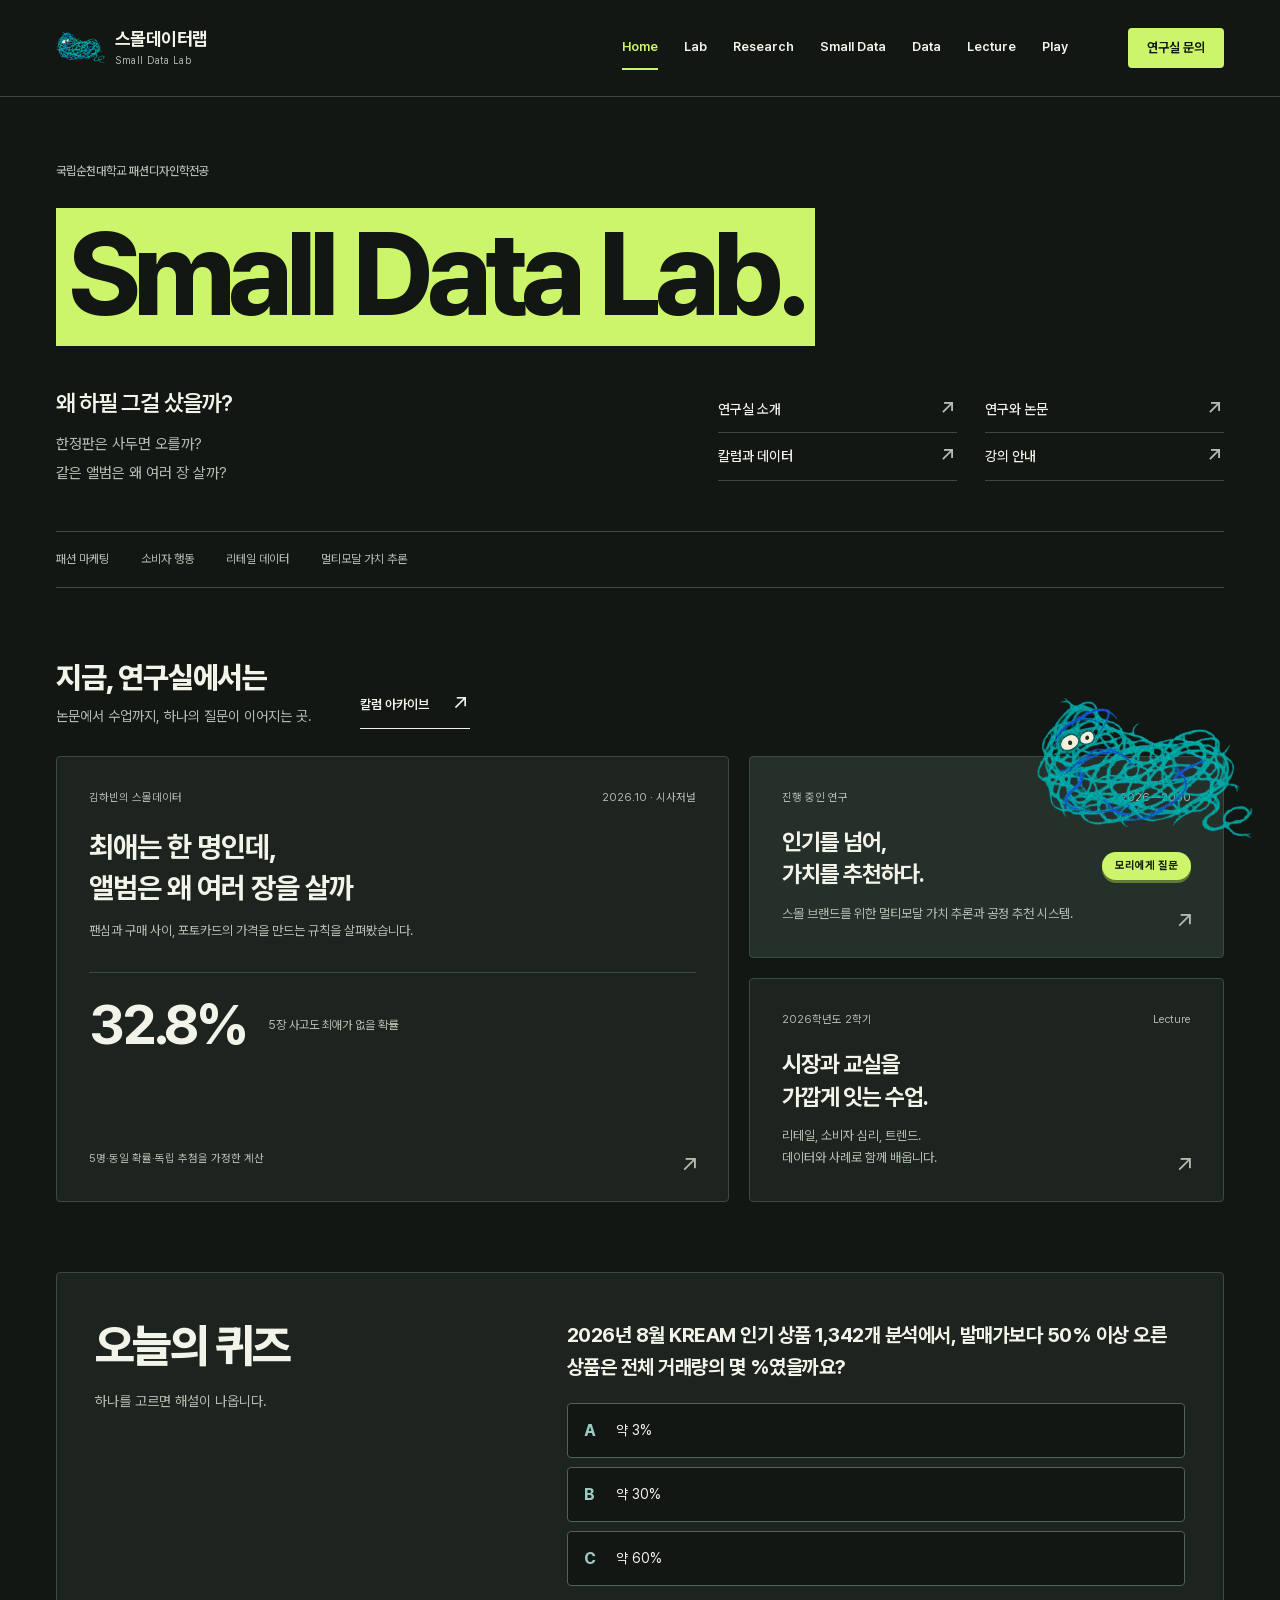
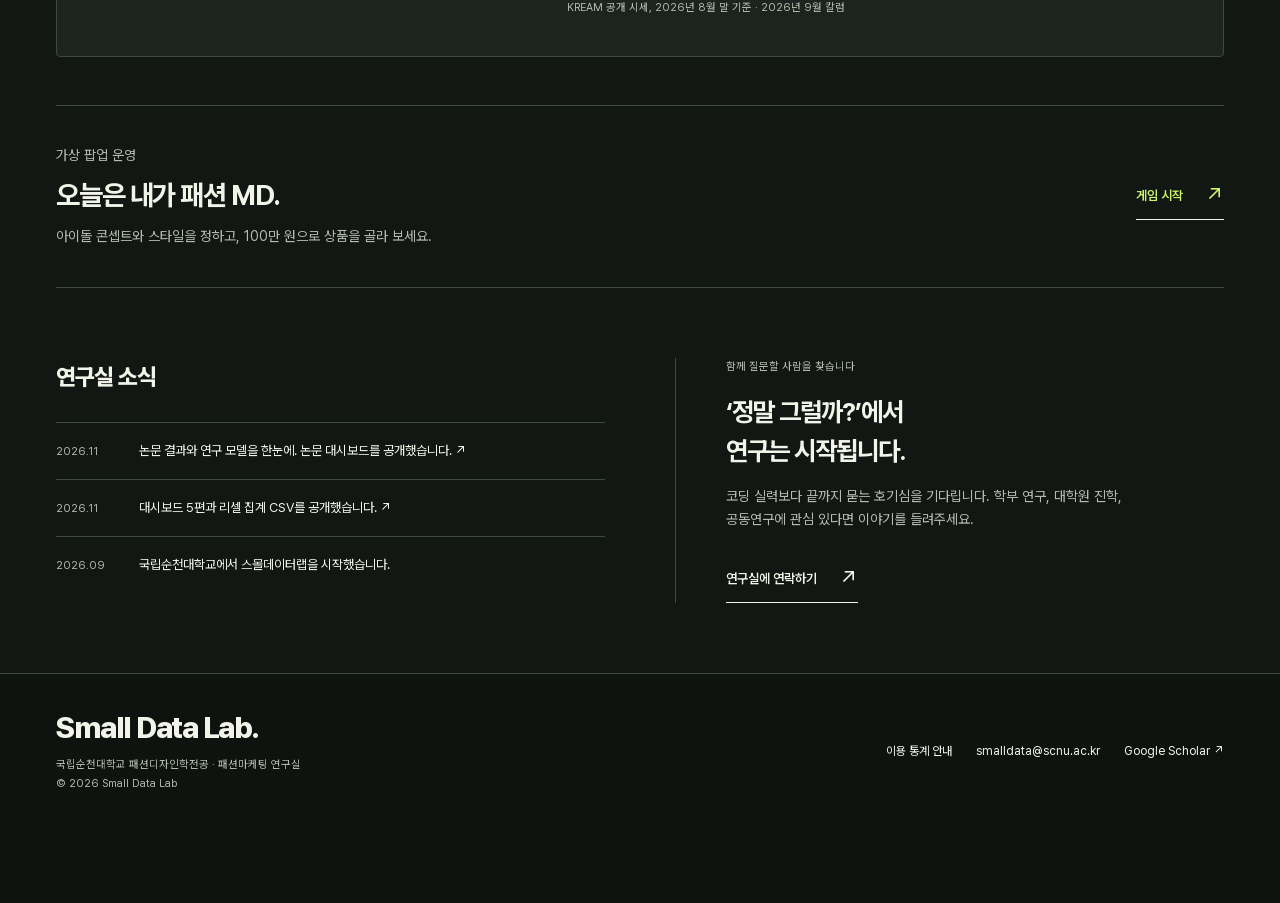
==== index.html @ 9155865b "Enlarge the floating Mori chatbot on desktop and mobile" ====
<!doctype html>
<html lang="ko">
<head>
<meta charset="utf-8">
<meta name="viewport" content="width=device-width, initial-scale=1, viewport-fit=cover">
<meta name="theme-color" content="#131714">
<title>Small Data Lab · 스몰데이터랩</title>
<meta name="description" content="국립순천대학교 패션디자인학전공. 패션과 소비의 일상적 질문을 직접 모은 데이터로 검증합니다.">
<link rel="stylesheet" href="styles.css">
<link rel="icon" type="image/png" href="favicon.png?v=20261120-teal2">
<script src="analytics.js" defer></script>
<meta name="color-scheme" content="dark">
</head>
<body>
<a class="skip" href="#main">본문으로 건너뛰기</a><header class="site-head"><div class="wrap bar"><a class="brand" href="index.html" aria-label="스몰데이터랩 홈"><svg class="brand-mori" viewBox="0 220 1254 900" width="50" height="36" aria-hidden="true" focusable="false"><image href="assets/momo-knot-teal.png" width="1254" height="1254"/></svg><span><b>스몰데이터랩</b><small>Small Data Lab</small></span></a><button class="menu-toggle" type="button" aria-expanded="false" aria-controls="site-nav">메뉴</button><nav id="site-nav" class="site-nav" aria-label="주 메뉴"><a href="index.html" aria-current="page">Home</a><a href="lab.html">Lab</a><a href="research.html">Research</a><a href="smalldata/">Small Data</a><a href="data.html">Data</a><a href="lecture.html">Lecture</a><a href="play.html">Play</a></nav><a class="nav-contact" href="mailto:smalldata@scnu.ac.kr">연구실 문의</a></div></header>
<main id="main" class="wrap">
<section class="hero hero-editorial" aria-labelledby="hero-title"><p class="hero-kicker">국립순천대학교 패션디자인학전공</p><h1 id="hero-title">Small Data Lab.</h1><div class="hero-summary"><div><p class="hero-subtitle">왜 하필 그걸 샀을까?</p><p class="intro">한정판은 사두면 오를까?<br>같은 앨범은 왜 여러 장 살까?</p></div><nav class="hero-links" aria-label="연구실 바로가기"><a href="lab.html">연구실 소개 <span class="arrow" aria-hidden="true">↗</span></a><a href="research.html">연구와 논문 <span class="arrow" aria-hidden="true">↗</span></a><a href="data.html">칼럼과 데이터 <span class="arrow" aria-hidden="true">↗</span></a><a href="lecture.html">강의 안내 <span class="arrow" aria-hidden="true">↗</span></a></nav></div></section>
<div class="topic-strip" aria-label="주요 연구 키워드"><span>패션 마케팅</span><span>소비자 행동</span><span>리테일 데이터</span><span>멀티모달 가치 추론</span></div>
<section class="section" aria-labelledby="featured-title"><div class="section-heading"><div><h2 id="featured-title">지금, 연구실에서는</h2><p>논문에서 수업까지, 하나의 질문이 이어지는 곳.</p></div><a class="text-link" href="smalldata/">칼럼 아카이브 <span class="arrow" aria-hidden="true">↗</span></a></div>
<div class="bento"><article class="feature-card feature-main"><div class="card-meta"><span>김하빈의 스몰데이터</span><span>2026.10 · 시사저널</span></div><h3><a class="card-link" href="data.html#column-hive">최애는 한 명인데,<br>앨범은 왜 여러 장을 살까</a></h3><p>팬심과 구매 사이, 포토카드의 가격을 만드는 규칙을 살펴봤습니다.</p><p class="feature-stat"><strong>32.8%</strong><span>5장 사고도 최애가 없을 확률</span></p><p class="card-bottom">5명·동일 확률·독립 추첨을 가정한 계산</p><span class="card-go" aria-hidden="true">↗</span></article>
<article class="feature-card feature-research"><div class="card-meta"><span>진행 중인 연구</span><span>2026—2030</span></div><h3><a class="card-link" href="research.html#sejong">인기를 넘어,<br>가치를 추천하다.</a></h3><p>스몰 브랜드를 위한 멀티모달 가치 추론과 공정 추천 시스템.</p><span class="card-go" aria-hidden="true">↗</span></article>
<article class="feature-card feature-lecture"><div class="card-meta"><span>2026학년도 2학기</span><span>Lecture</span></div><h3><a class="card-link" href="lecture.html">시장과 교실을<br>가깝게 잇는 수업.</a></h3><p>리테일, 소비자 심리, 트렌드.<br>데이터와 사례로 함께 배웁니다.</p><span class="card-go" aria-hidden="true">↗</span></article></div></section>
<section class="quiz-section" aria-labelledby="quiz-title"><div class="quiz-intro"><h2 id="quiz-title">오늘의 퀴즈</h2><p>하나를 고르면 해설이 나옵니다.</p></div><div class="quiz-card" data-quiz><h3 data-question>오늘의 질문을 불러오는 중입니다.</h3><div class="quiz-choices" data-choices role="group" aria-label="퀴즈 정답 선택"></div><div class="quiz-result" data-result role="status" aria-live="polite" hidden></div><p class="quiz-source" data-source></p><button class="quiz-reset" data-reset type="button" hidden>다시 풀어보기</button><noscript>퀴즈는 JavaScript가 켜져 있을 때 풀 수 있어요. <a href="data.html#columns">칼럼에서 데이터 이야기 읽기</a></noscript></div></section>
<section class="play-invite" aria-labelledby="play-title"><div><p class="card-meta">가상 팝업 운영</p><h2 id="play-title">오늘은 내가 패션 MD.</h2><p>아이돌 콘셉트와 스타일을 정하고, 100만 원으로 상품을 골라 보세요.</p></div><a class="text-link" href="play.html">게임 시작 <span class="arrow" aria-hidden="true">↗</span></a></section>
<section class="section notes-grid"><div><h2>연구실 소식</h2><ul class="news-list"><li><time datetime="2026-11">2026.11</time><a href="papers.html">논문 결과와 연구 모델을 한눈에. 논문 대시보드를 공개했습니다. ↗</a></li><li><time datetime="2026-11">2026.11</time><a href="data.html">대시보드 5편과 리셀 집계 CSV를 공개했습니다. ↗</a></li><li><time datetime="2026-09">2026.09</time><span>국립순천대학교에서 스몰데이터랩을 시작했습니다.</span></li></ul></div><div class="join-block"><span class="card-meta">함께 질문할 사람을 찾습니다</span><h3>‘정말 그럴까?’에서<br>연구는 시작됩니다.</h3><p>코딩 실력보다 끝까지 묻는 호기심을 기다립니다. 학부 연구, 대학원 진학, 공동연구에 관심 있다면 이야기를 들려주세요.</p><a class="text-link" href="mailto:smalldata@scnu.ac.kr">연구실에 연락하기 <span class="arrow" aria-hidden="true">↗</span></a></div></section>
</main>
<footer class="site-foot"><div class="wrap footer-grid"><div><a class="footer-name" href="index.html">Small Data Lab.</a><p>국립순천대학교 패션디자인학전공 · 패션마케팅 연구실<br>© 2026 Small Data Lab</p></div><div class="footer-links"><a href="privacy.html">이용 통계 안내</a><a href="mailto:smalldata@scnu.ac.kr">smalldata@scnu.ac.kr</a><a href="https://scholar.google.com/citations?user=xRjwgz4AAAAJ&amp;hl=ko&amp;oi=ao" target="_blank" rel="noopener noreferrer">Google Scholar ↗</a></div></div></footer>
<script src="site.js" defer></script>
<script src="chatbot.js?v=20261120-mori-size"></script>
</body>
</html>
---- styles.css ----
@font-face{font-family:Pretendard;src:url('assets/fonts/PretendardVariable.woff2') format('woff2');font-style:normal;font-weight:100 900;font-display:swap}:root{color-scheme:dark;--paper:#131714;--ink:#F2F4E9;--lime:#CDF56B;--blue:var(--lime);--muted:#B3BCAE;--line:#3B493E;--card:#1D231E;--surface:#1D231E;--raised:#26302B;--cool:#9DCAC0;--on-accent:#131714;--white:#F2F4E9;--sans:Pretendard,-apple-system,BlinkMacSystemFont,'Segoe UI',sans-serif;--max:1320px}*{box-sizing:border-box}html{scroll-behavior:smooth;scroll-padding-top:105px}body{margin:0;background:var(--paper);color:var(--ink);font-family:var(--sans);font-size:16px;line-height:1.7;word-break:keep-all;overflow-wrap:break-word}a{color:inherit;text-decoration:none}button,input{font:inherit}button,a{-webkit-tap-highlight-color:transparent}button{cursor:pointer}button:disabled{cursor:default}a:focus-visible,button:focus-visible,input:focus-visible,summary:focus-visible{outline:3px solid var(--blue);outline-offset:5px}::selection{background:var(--lime);color:var(--ink)}svg{display:block;max-width:100%}img{max-width:100%}.wrap{width:min(var(--max),calc(100% - 112px));margin-inline:auto}.skip{position:fixed;top:10px;left:10px;background:var(--ink);color:white;padding:10px 18px;z-index:200;transform:translateY(-150%)}.skip:focus{transform:none}.sr-only{position:absolute;width:1px;height:1px;margin:-1px;overflow:hidden;clip:rect(0,0,0,0);white-space:nowrap}.site-head{background:var(--paper);border-bottom:1px solid var(--line)}.bar{min-height:96px;display:flex;align-items:center;gap:40px}.brand{display:flex;align-items:center;gap:9px;line-height:1.15;flex-shrink:0}.brand b{font-size:18px;letter-spacing:-.6px}.brand small{display:block;font-size:10px;margin-top:5px;letter-spacing:.5px;color:var(--muted)}.site-nav{display:flex;gap:26px;align-items:center;margin-left:auto;font-size:13px;font-weight:600}.site-nav a{padding:10px 0;border-bottom:2px solid transparent}.site-nav a:hover,.site-nav a[aria-current=page]{border-color:var(--ink)}.nav-contact{margin-left:20px;font-size:13px;border:1px solid var(--ink);border-radius:50%;padding:12px 18px;line-height:1.2}.menu-toggle{display:none;background:none;border:1px solid var(--line);border-radius:4px;padding:7px 12px;font-size:13px}.text-link{display:inline-flex;align-items:center;gap:22px;font-size:13px;font-weight:600;border-bottom:1px solid var(--ink);padding:5px 0}.text-link .arrow{font-size:21px;font-weight:400;transition:transform .2s}.text-link:hover .arrow{transform:translate(3px,-3px)}.section{padding:70px 0}.section-heading{display:flex;align-items:flex-end;justify-content:space-between;gap:24px;margin-bottom:27px}.section-heading h2{font-size:30px;line-height:1.3;letter-spacing:-1.2px;margin:0}.section-heading p{margin:8px 0 0;color:var(--muted);font-size:14px}.section-heading .text-link{flex-shrink:0}.bento{display:grid;grid-template-columns:repeat(12,1fr);gap:20px}.feature-card{position:relative;overflow:hidden;display:flex;flex-direction:column;padding:32px;background:var(--card);border-radius:12px;transition:transform .25s,box-shadow .25s}.feature-card:hover{transform:translateY(-5px);box-shadow:0 13px 28px #1111110c}.feature-main{grid-column:span 7;grid-row:span 2;min-height:466px}.feature-research{grid-column:span 5;background:var(--ink);color:var(--paper);min-height:230px}.feature-lecture{grid-column:span 5;background:#FFBEA7;min-height:216px}.card-meta{font-size:11px;display:flex;justify-content:space-between;gap:15px;color:var(--muted)}.feature-research .card-meta{color:#b9b8b4}.feature-card h3{font-size:29px;line-height:1.4;letter-spacing:-1px;margin:20px 0 12px;max-width:460px}.feature-card p{font-size:13px;max-width:450px;margin:0;color:var(--muted)}.feature-research p{color:#b9b8b4;max-width:300px}.card-link:after{content:'';position:absolute;inset:0}.card-link:focus-visible{outline-offset:5px}.feature-research h3,.feature-lecture h3{font-size:23px;margin-top:19px}.feature-research h3{max-width:250px}.feature-lecture p{max-width:300px;padding-right:25px}.feature-main .card-bottom{margin-top:auto;font-size:11px;color:var(--muted);padding-right:50px}.quiz-section{padding:42px 0 56px;border-block:1px solid var(--line);display:grid;grid-template-columns:1fr 1.45fr;gap:65px;align-items:start}.quiz-intro h2{font:800 46px/1.1 var(--sans);letter-spacing:-1.6px;margin:10px 0 18px}.quiz-intro p{font-size:14px;color:var(--muted);max-width:285px}.quiz-card{padding-top:8px}.quiz-card h3{font-size:20px;line-height:1.6;margin:0 0 20px;letter-spacing:-.5px}.quiz-choices{display:grid;gap:9px}.quiz-option{display:flex;align-items:center;gap:14px;text-align:left;background:transparent;border:1px solid var(--line);border-radius:5px;padding:13px 16px;width:100%;font-size:14px;color:var(--ink);transition:background .2s,border-color .2s}.quiz-option span{color:var(--muted);font-family:var(--sans);font-size:16px;min-width:18px}.quiz-option:hover:not(:disabled){background:#EBECFF;border-color:#88857c}.quiz-option.correct{background:var(--lime);border-color:#a4c27c}.quiz-option.wrong{background:#FFBEA7;border-color:#77746d}.quiz-result{margin-top:17px;font-size:14px}.quiz-result strong{display:block;margin-bottom:8px}.quiz-result p{margin:5px 0;color:var(--muted)}.quiz-result a{display:inline-block;color:var(--blue);border-bottom:1px solid;margin-top:8px}.quiz-source{font-size:11px;color:var(--muted);margin:13px 0 0}.quiz-reset{background:none;border:none;border-bottom:1px solid;padding:4px 0;font-size:12px;margin-top:12px;color:var(--muted)}.notes-grid{display:grid;grid-template-columns:1fr 1fr;gap:70px}.notes-grid h2{font-size:23px;letter-spacing:-.8px;margin:0 0 25px}.news-list{list-style:none;margin:0;padding:0}.news-list li{display:grid;grid-template-columns:68px 1fr;gap:15px;padding:17px 0;border-top:1px solid var(--line);font-size:13px}.news-list time{font-size:11px;color:var(--muted);padding-top:3px}.news-list a:hover{text-decoration:underline}.join-block{border-left:1px solid var(--line);padding-left:50px}.join-block h3{font-size:26px;letter-spacing:-1px;line-height:1.5;margin:15px 0}.join-block p{font-size:14px;color:var(--muted);max-width:400px}.join-block .text-link{margin-top:10px}.site-foot{border-top:1px solid var(--line);padding:35px 0 110px}.footer-grid{display:flex;justify-content:space-between;gap:30px}.footer-name{font:800 30px var(--sans);letter-spacing:-1px}.site-foot p{font-size:11px;color:var(--muted);margin:10px 0 0}.footer-links{display:flex;gap:24px;align-items:center;font-size:12px}.page-hero{padding:63px 0 55px;border-bottom:1px solid var(--line);margin-bottom:15px}.page-hero .eyebrow{font-size:12px;color:var(--muted);margin-bottom:16px;display:flex;gap:16px}.page-hero h1{font:800 clamp(58px,6vw,84px)/1.06 var(--sans);letter-spacing:-3px;margin:16px 0 24px}.page-hero h1 small{font-family:var(--sans);font-size:25px;letter-spacing:-1px;line-height:1.5;display:block;margin-top:20px;font-weight:600}.dek{font-size:16px;color:var(--muted);max-width:780px;line-height:1.9;margin:0}.content-page>section{padding:42px 0;border-bottom:1px solid var(--line)}.content-page>section:last-child{border-bottom:none;padding-bottom:70px}.content-page h2{font-size:25px;letter-spacing:-.8px;margin:0 0 26px;line-height:1.5}.content-page h2 small{display:inline-block;font-size:12px;color:var(--muted);font-weight:400;letter-spacing:0;margin-left:10px}.content-page h2 .more{float:right;font-size:12px;color:var(--muted);font-weight:500;letter-spacing:0}.stats{display:flex;gap:50px;margin-top:35px;font-size:11px;color:var(--muted)}.stats b{display:block;font:800 35px var(--sans);color:var(--ink);margin-bottom:5px}.cards{display:grid;grid-template-columns:repeat(12,1fr);gap:18px}.card{position:relative;grid-column:span 4;background:var(--card);border-radius:9px;padding:26px;transition:transform .25s,box-shadow .25s}.card:hover{transform:translateY(-4px);box-shadow:0 10px 24px #11111109}.cards.two .card{grid-column:span 6}.cards:not(.two)>.card:first-child:nth-last-child(3){grid-column:span 5}.cards:not(.two)>.card:nth-child(2):nth-last-child(2){grid-column:span 4}.cards:not(.two)>.card:nth-child(3):last-child{grid-column:span 3}.card h3{font-size:20px;line-height:1.5;letter-spacing:-.6px;margin:13px 0}.card h3 a:hover{text-decoration:underline}.card p{font-size:14px;color:var(--muted);margin:0;line-height:1.85}.card .no,.mo{font-size:11px;color:var(--muted)}.mo{display:flex;justify-content:space-between;gap:10px}.links{display:flex;flex-wrap:wrap;gap:18px;margin-top:22px;font-size:12px;font-weight:600}.links a{border-bottom:1px solid var(--ink)}.tag,.st,.chips span{display:inline-block;font-size:10px;border:1px solid var(--line);border-radius:20px;padding:3px 9px;color:var(--muted);font-weight:400;letter-spacing:0;white-space:normal}.tag.hi,.st.live{background:var(--lime);color:var(--ink);border-color:transparent}.chips{display:flex;flex-wrap:wrap;gap:6px;margin-top:20px}.list{padding:0;margin:0;list-style:none}.list>li{display:grid;grid-template-columns:150px 1fr;gap:28px;padding:24px 0;border-top:1px solid var(--line)}.list .k{font-size:12px;color:var(--muted)}.list .t{font-size:17px;font-weight:600;line-height:1.6}.list .t a:hover{color:var(--blue)}.list .d{font-size:14px;color:var(--muted);margin-top:8px}.list .t .tag{margin-left:8px}.prose{max-width:900px;font-size:15px;line-height:1.9}.prose p:first-child{margin-top:0}.prose ul{padding-left:20px}.prose li{padding:6px 0}.lead,.note{font-size:13px;color:var(--muted);margin:20px 0;max-width:900px}.lead a,.note a,.prose a{color:var(--blue);text-decoration:underline;text-underline-offset:3px}.tbl-wrap{overflow-x:auto;border:1px solid var(--line);border-radius:8px}.tbl-wrap table{border-collapse:collapse;width:100%;font-size:13px;min-width:620px;line-height:1.8}.tbl-wrap th{text-align:left;padding:15px 18px;background:var(--card);font-size:11px;font-weight:600}.tbl-wrap td{padding:20px 18px;border-top:1px solid var(--line);vertical-align:top}.tbl-wrap td.k{font-weight:600}.tbl-wrap a{color:var(--blue);text-decoration:underline;text-underline-offset:3px}.tbl-wrap .nw{white-space:nowrap}.contact{display:flex;flex-wrap:wrap;gap:16px 25px;font-size:14px;align-items:center}.contact a{border-bottom:1px solid}.contact code,code{font:inherit;overflow-wrap:anywhere}.column-grid{display:grid;grid-template-columns:1.35fr 1fr;gap:18px}.column-card{padding:28px;background:var(--card);border-radius:10px}.column-card:first-child{grid-row:span 2;background:#FFBEA7;display:flex;flex-direction:column;justify-content:space-between}.column-card h3{font-size:22px;line-height:1.5;letter-spacing:-.6px;margin:14px 0}.column-card p{font-size:14px;color:var(--muted);line-height:1.8}.column-card .meta{font-size:11px;color:var(--muted)}.column-card:first-child h3{font-size:31px}.course-grid{display:grid;grid-template-columns:repeat(12,1fr);gap:18px}.course-card{grid-column:span 6;display:flex;flex-direction:column;padding:30px;background:var(--card);border-radius:10px;transition:transform .25s}.course-card:hover{transform:translateY(-4px)}.course-card:first-child{grid-column:span 7}.course-card:nth-child(2){grid-column:span 5;background:var(--ink);color:var(--paper)}.course-card h3{font-size:23px;margin:24px 0 14px}.course-card p{color:var(--muted);font-size:14px;line-height:1.8}.course-card:nth-child(2) p{color:#c0bfb9}.course-card .course-level{font-size:11px}.course-card .course-bottom{font-size:11px;margin-top:auto;padding-top:25px;border-top:1px solid #aaa5;margin-bottom:0}.data-filter{display:flex;flex-wrap:wrap;gap:8px;margin-bottom:22px}.data-filter button{font-size:12px;padding:7px 15px;background:transparent;border:1px solid var(--line);border-radius:25px;color:var(--muted)}.data-filter button[aria-pressed=true]{background:var(--ink);color:var(--paper);border-color:var(--ink)}.research-note{background:var(--ink);color:var(--paper);border-radius:12px;padding:34px;margin-top:30px;display:flex;justify-content:space-between;gap:30px}.research-note h3{font:800 30px var(--sans);margin:0 0 10px}.research-note p{font-size:13px;color:#c0bfb9;max-width:600px;margin:0}.research-note a{align-self:center;white-space:nowrap;background:var(--lime);color:var(--ink);padding:11px 18px;border-radius:5px;font-size:12px}.content-page section:has(>h2 + .cards.two) .cards.two .card:first-child{grid-column:span 7}.content-page section:has(>h2 + .cards.two) .cards.two .card:last-child{grid-column:span 5}[hidden]{display:none!important}

@media(max-width:1100px){.wrap{width:calc(100% - 64px)}.bar{gap:20px}.site-nav{gap:18px}.nav-contact{display:none}.feature-card{padding:25px}.feature-card h3{font-size:25px}.feature-research h3,.feature-lecture h3{font-size:21px}.quiz-section{gap:40px}.notes-grid{gap:40px}.join-block{padding-left:35px}.card{padding:22px}}
@media(max-width:760px){html{scroll-padding-top:20px}.wrap{width:calc(100% - 40px)}.bar{min-height:78px;flex-wrap:wrap;gap:0;justify-content:space-between}.brand b{font-size:16px}.brand small{font-size:9px}.menu-toggle{display:block}.site-nav{width:100%;order:3;gap:0;justify-content:space-between;border-top:1px solid var(--line);padding:12px 0 17px;font-size:11px}.js-ready .site-nav:not(.is-open){display:none}.site-nav a{padding:5px}.section{padding:45px 0}.section-heading{gap:15px;align-items:flex-start}.section-heading h2{font-size:25px}.section-heading p{font-size:12px}.section-heading .text-link{font-size:11px;gap:8px}.bento{gap:14px}.feature-main{grid-column:span 12;min-height:410px;grid-row:auto}.feature-research,.feature-lecture{grid-column:span 6;min-height:255px;padding:22px}.feature-research h3,.feature-lecture h3{font-size:20px}.feature-research p,.feature-lecture p{font-size:12px;padding:0}.card-meta{font-size:10px}.feature-research .card-meta span:last-child{display:none}.feature-lecture .card-meta span:last-child{display:none}.feature-main h3{font-size:27px}.quiz-section{grid-template-columns:1fr;gap:22px;padding:35px 0 40px}.quiz-intro h2{font-size:40px;margin:10px 0}.quiz-intro p{max-width:none;margin:10px 0}.quiz-card h3{font-size:18px}.notes-grid{grid-template-columns:1fr;gap:36px}.join-block{border:0;border-top:1px solid var(--line);padding:30px 0 0}.footer-grid{flex-direction:column;gap:23px}.footer-links{font-size:11px}.site-foot{padding-bottom:115px}.page-hero{padding:40px 0}.page-hero h1{font-size:60px;letter-spacing:-2.5px}.page-hero h1 small{font-size:22px;margin-top:18px}.dek{font-size:14px}.stats{gap:15px;justify-content:space-between;flex-wrap:wrap}.stats b{font-size:30px}.content-page>section{padding:32px 0}.content-page h2{font-size:22px}.content-page h2 small{margin:7px 0 0;display:block}.content-page h2 .more{float:none;display:block;margin-top:8px}.cards{grid-template-columns:1fr;gap:13px}.cards>.card,.cards.two>.card,.cards:not(.two)>.card:first-child:nth-last-child(3),.cards:not(.two)>.card:nth-child(2):nth-last-child(2),.cards:not(.two)>.card:nth-child(3):last-child{grid-column:1}.card{padding:25px}.list>li{grid-template-columns:1fr;gap:10px;padding:21px 0}.list .k br{display:none}.list .k{font-size:11px}.list .t{font-size:16px}.list .d{font-size:13px}.column-grid{grid-template-columns:1fr;gap:14px}.column-card:first-child{grid-row:auto}.column-card:first-child h3{font-size:26px}.column-card{padding:25px}.course-grid{grid-template-columns:1fr;gap:14px}.course-card,.course-card:first-child,.course-card:nth-child(2){grid-column:1;padding:25px}.course-card h3{margin:18px 0 8px;font-size:22px}.research-note{padding:25px;flex-direction:column;gap:20px}.research-note a{align-self:flex-start}.tbl-wrap table{font-size:12px}.contact{font-size:13px;gap:14px 20px}}
@media(max-width:390px){.wrap{width:calc(100% - 32px)}.feature-research,.feature-lecture{grid-column:span 12;min-height:220px}.site-nav{font-size:10px}.site-nav a{padding-inline:2px}}
@media(prefers-reduced-motion:reduce){html{scroll-behavior:auto}*,*::before,*::after{animation:none!important;transition:none!important}}
@media(max-width:760px){.content-page section:has(>h2 + .cards.two) .cards.two .card{grid-column:1}.tbl-wrap:has(.dataset-table){border:0;overflow:visible}.dataset-table{display:block;min-width:0!important}.dataset-table thead{position:absolute;width:1px;height:1px;overflow:hidden;clip-path:inset(50%)}.dataset-table tbody{display:grid;gap:13px}.dataset-table tr{display:block;padding:18px 20px;border:1px solid var(--line);border-radius:8px}.dataset-table td{display:block;border:0;padding:6px 0;overflow-wrap:anywhere}.dataset-table td:before{content:attr(data-label);display:block;color:var(--muted);font-size:10px;margin-bottom:4px}.dataset-table td:first-child{font-size:14px;font-weight:600}.dataset-table td:first-child:before{display:none}}

/* Dark charcoal revision: lime for actions, cool green for supporting detail. */
@media(min-width:761px){.section-heading{justify-content:flex-start;gap:48px}}::selection{background:var(--lime);color:var(--on-accent)}button,input{color:inherit}.skip{background:var(--lime);color:var(--on-accent)}.site-nav a:hover,.site-nav a[aria-current=page]{border-color:var(--blue);color:var(--blue)}.nav-contact{background:var(--lime);color:var(--on-accent);border-color:transparent;border-radius:30px;padding:13px 22px;font-weight:650}.nav-contact:hover{background:#DDFB98}.menu-toggle{background:var(--surface);color:var(--ink)}.feature-main{background:var(--surface)}.feature-main p,.feature-main .card-meta,.feature-main .card-bottom{color:var(--muted)}.feature-research{background:var(--raised);color:var(--ink)}.feature-research .card-meta,.feature-research p{color:var(--muted)}.feature-lecture{background:var(--surface)}.feature-lecture p,.feature-lecture .card-meta{color:var(--muted)}.feature-card{border:1px solid var(--line);border-radius:20px}.feature-card:hover,.card:hover{box-shadow:0 13px 28px #00000030}.quiz-section{border:1px solid var(--line);border-radius:24px;background:var(--surface);padding:38px;gap:45px}.quiz-intro h2{color:var(--ink);font-weight:800;letter-spacing:-.055em}.quiz-option{background:var(--paper);border-color:#526253;border-radius:12px}.quiz-option span{font-weight:750;color:var(--cool)}.quiz-option:hover:not(:disabled){background:var(--raised);border-color:var(--lime)}.quiz-option.correct{background:var(--lime);border-color:var(--lime);color:var(--on-accent)}.quiz-option.correct span{color:var(--on-accent)}.quiz-option.wrong{background:#423028;border-color:#A47761;color:#FFE4D6}.quiz-option.wrong span{color:#FFE4D6}.quiz-source{color:var(--muted)}.quiz-reset:hover{color:var(--ink)}.footer-name{font-weight:800;letter-spacing:-.05em;color:var(--ink)}.site-foot{background:#0F1310;border-color:var(--line)}.footer-links a:hover{color:var(--lime)}.section-heading h2,.notes-grid h2{font-weight:800}.page-hero{background:var(--surface);border:1px solid var(--line);border-radius:24px;padding:48px;margin-top:35px;margin-bottom:20px}.page-hero h1{color:var(--ink)}.page-hero h1 small{color:var(--ink);font-weight:700}.page-hero .eyebrow{color:var(--cool)}.page-hero .dek{color:var(--muted)}.stats b{font-weight:800;color:var(--lime)}.card{border:1px solid var(--line);border-radius:16px}.card:nth-child(3n+1),.card:nth-child(3n){background:var(--surface)}.card:nth-child(3n+2){background:var(--raised)}.card p,.card .no,.card .mo{color:var(--muted)}.card .tag,.card .chips span{background:var(--paper);border-color:#526253;color:var(--muted)}.card .tag.hi{background:var(--lime);color:var(--on-accent);border-color:var(--lime)}.card .links a{color:var(--lime);border-color:currentColor}.column-card{border:1px solid var(--line);border-radius:18px;background:var(--surface)}.column-card:first-child{background:var(--raised)}.column-card:nth-child(3){background:var(--surface)}.column-card p,.column-card .meta{color:var(--muted)}.course-card{border:1px solid var(--line);border-radius:18px;background:var(--surface)}.course-card:first-child{background:var(--surface)}.course-card:nth-child(2){background:var(--raised);color:var(--ink)}.course-card:nth-child(3),.course-card:nth-child(4){background:var(--surface)}.course-card p,.course-card:nth-child(2) p{color:var(--muted)}.course-card .course-bottom,.course-card:nth-child(2) .course-bottom{border-color:var(--line)}.research-note{background:var(--raised);border:1px solid var(--line);color:var(--ink)}.research-note p{color:var(--muted)}.research-note a{background:var(--lime);color:var(--on-accent)}.research-note a:hover{background:#DDFB98}.data-filter button{background:var(--surface);border-color:#526253;color:var(--muted)}.data-filter button:hover{border-color:var(--lime);color:var(--ink)}.data-filter button[aria-pressed=true]{background:var(--lime);border-color:var(--lime);color:var(--on-accent)}.tbl-wrap{background:var(--surface)}.tbl-wrap th{background:var(--raised);color:var(--ink)}.tbl-wrap td{color:var(--ink)}.tbl-wrap td .mo,.tbl-wrap td .st{color:var(--muted)}.tag.hi,.st.live{background:var(--lime);color:var(--on-accent);border-color:var(--lime)}.tbl-wrap td .st.live{color:var(--on-accent)}

@media(max-width:1100px){.page-hero{padding:38px}.quiz-section{padding:30px;gap:32px}}
@media(max-width:760px){.quiz-section{padding:26px 22px;gap:20px}.quiz-intro h2{font-size:39px}.page-hero{padding:28px 24px;margin-top:22px;border-radius:18px}.page-hero h1{font-size:clamp(42px,10vw,60px);letter-spacing:-.06em}.page-hero h1 small{font-size:21px}.page-hero .dek{font-size:14px}.feature-research,.feature-lecture{padding:24px}.feature-main{padding:25px}.tbl-wrap:has(.dataset-table){background:transparent}.dataset-table tr{background:var(--surface);border-color:var(--line)}}
@media(max-width:390px){.page-hero{padding:25px 20px}.quiz-intro h2{font-size:36px}}

/* Content-led layout: typography, navigation and research take the foreground. */
.hero-editorial{display:block;min-height:0;padding:64px 0 44px}
.hero-kicker{margin:0;font-size:12px;font-weight:500;line-height:1.7;color:var(--muted)}
.hero-editorial h1{display:table;width:fit-content;max-width:100%;margin:27px 0 40px;padding:.04em .1em .1em;background:var(--lime);font:750 clamp(72px,9.1vw,136px)/1.04 var(--sans);letter-spacing:-.065em;color:var(--on-accent);white-space:nowrap}
.hero-summary{display:grid;grid-template-columns:1.15fr 1fr;gap:80px;align-items:start}
.hero-subtitle{margin:0 0 10px;font-size:23px;font-weight:600;letter-spacing:-.04em;line-height:1.5}
.hero-editorial .intro{max-width:520px;margin:0;color:var(--muted);font-size:15px;line-height:1.9}
.hero-links{display:grid;grid-template-columns:1fr 1fr;column-gap:28px;align-self:start}
.hero-links a{display:flex;align-items:center;justify-content:space-between;gap:20px;padding:12px 0;border-bottom:1px solid var(--line);font-size:14px;font-weight:500;line-height:1.6;transition:color .18s,border-color .18s}
.hero-links a span{font-size:20px;line-height:1;color:var(--muted)}
.hero-links a:hover,.hero-links a:focus-visible{color:var(--lime);border-color:var(--lime)}
.hero-links a:hover span,.hero-links a:focus-visible span{color:var(--lime)}
.topic-strip{display:flex;flex-wrap:wrap;gap:12px 32px;padding:17px 0;border-block:1px solid var(--line);color:var(--muted);font-size:12px;line-height:1.7}
.topic-strip span{display:block}
.feature-card,.card,.column-card,.course-card{border-radius:4px;box-shadow:none;transition:border-color .2s,background .2s}
.feature-card:hover,.card:hover,.course-card:hover{transform:none;box-shadow:none;border-color:#627268}
.feature-main{min-height:420px}
.feature-research,.feature-lecture{min-height:200px}
.feature-research h3,.feature-research p,.feature-lecture p{max-width:none;padding-right:22px}
.feature-card .card-go{position:absolute;right:28px;bottom:23px;display:block;width:auto;height:auto;padding:0;border:0;border-radius:0;background:none;color:var(--muted);font-size:23px;line-height:1;font-weight:400}
.feature-card:hover .card-go,.feature-card:focus-within .card-go{color:var(--lime)}
.feature-card .feature-stat{display:flex;align-items:center;gap:22px;max-width:none;margin:30px 0 26px;padding-top:24px;border-top:1px solid var(--line);color:var(--muted)}
.feature-stat strong{font:700 56px/1 var(--sans);letter-spacing:-.055em;color:var(--ink);white-space:nowrap}
.feature-stat span{max-width:17ch;font-size:12px;line-height:1.6}
.feature-main .card-bottom{padding-right:42px}
.quiz-section{border-radius:4px}
.quiz-option{border-radius:4px}
.page-hero{padding:48px 0 42px;background:transparent;border:0;border-bottom:1px solid var(--line);border-radius:0;margin-top:0}
.research-note,.tbl-wrap,.dataset-table tr{border-radius:4px}
.nav-contact{border-radius:4px;padding:11px 18px}
.tag,.st,.chips span,.data-filter button{border-radius:3px}

@media(max-width:1100px){
  .hero-editorial{padding-top:50px}
  .hero-summary{gap:40px}
  .hero-subtitle{font-size:21px}
  .hero-links{column-gap:22px}
  .feature-card .card-go{right:23px}
}
@media(max-width:760px){
  .hero-editorial{padding:36px 0 30px}
  .hero-editorial h1{font-size:clamp(32px,10vw,76px);margin:22px 0 28px;line-height:1.06;letter-spacing:-.06em}
  .hero-summary{grid-template-columns:1fr;gap:19px}
  .hero-subtitle{font-size:20px}
  .hero-editorial .intro{font-size:14px}
  .hero-links{column-gap:25px}
  .hero-links a{font-size:13px;padding:11px 0}
  .hero-kicker{font-size:11px}
  .topic-strip{gap:8px 24px;padding:15px 0;font-size:11px}
  .feature-main{min-height:360px}
  .feature-research,.feature-lecture{min-height:235px}
  .feature-card .card-go{right:24px;bottom:22px;font-size:21px}
  .feature-card .feature-stat{gap:18px;margin:25px 0;padding-top:22px}
  .feature-stat strong{font-size:48px}
  .feature-stat span{font-size:11px}
  .page-hero{padding:35px 0 30px;margin-top:0;border-radius:0}
}
@media(max-width:390px){
  .hero-subtitle{font-size:19px}
  .hero-links{column-gap:20px}
  .feature-research,.feature-lecture{min-height:205px}
  .feature-stat strong{font-size:44px}
}

/* Content links for the playable lab and privacy controls. */
.play-invite{display:flex;align-items:center;justify-content:space-between;gap:32px;padding:38px 0;margin-top:48px;border-block:1px solid var(--line)}.play-invite h2{font-size:28px;line-height:1.4;margin:8px 0 10px;letter-spacing:-.04em}.play-invite p{margin:0;color:var(--muted);font-size:14px;max-width:650px}.play-invite .text-link{flex:none;color:var(--lime)}.footer-links{flex-wrap:wrap}.sdl-page-links{display:flex;flex-wrap:wrap;gap:20px;padding:24px max(20px,calc((100% - 1320px)/2)) 100px;font-size:12px;color:var(--muted)}.sdl-page-links a{text-decoration:underline;text-underline-offset:4px}
@media(max-width:760px){.play-invite{align-items:flex-start;flex-direction:column;padding:28px 0;gap:22px;margin-top:35px}.play-invite h2{font-size:24px}.play-invite p{font-size:13px}.site-nav{flex-wrap:wrap;row-gap:8px}}

/* Mori is the small companion to the lab wordmark. */
.brand-mori{width:50px;height:36px;flex-shrink:0;overflow:visible}
@media(max-width:760px){.brand-mori{width:44px;height:32px}}
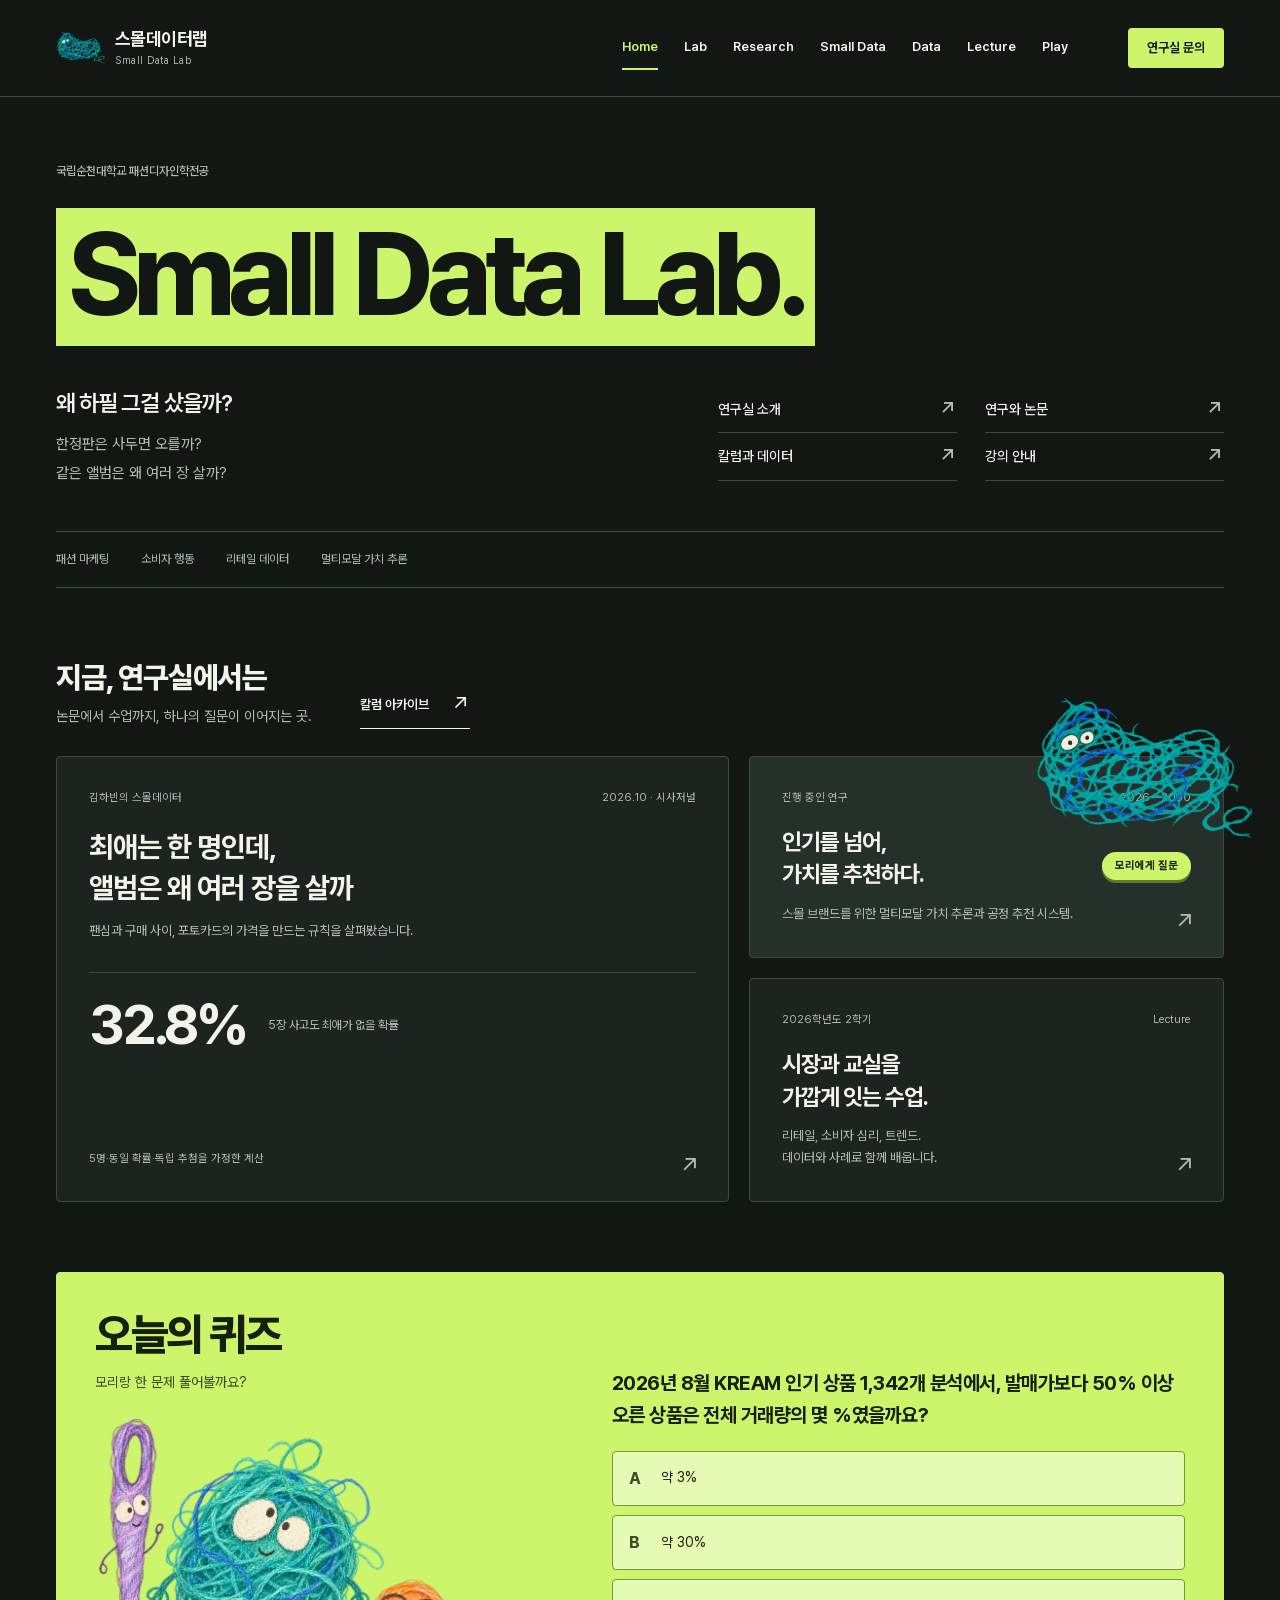
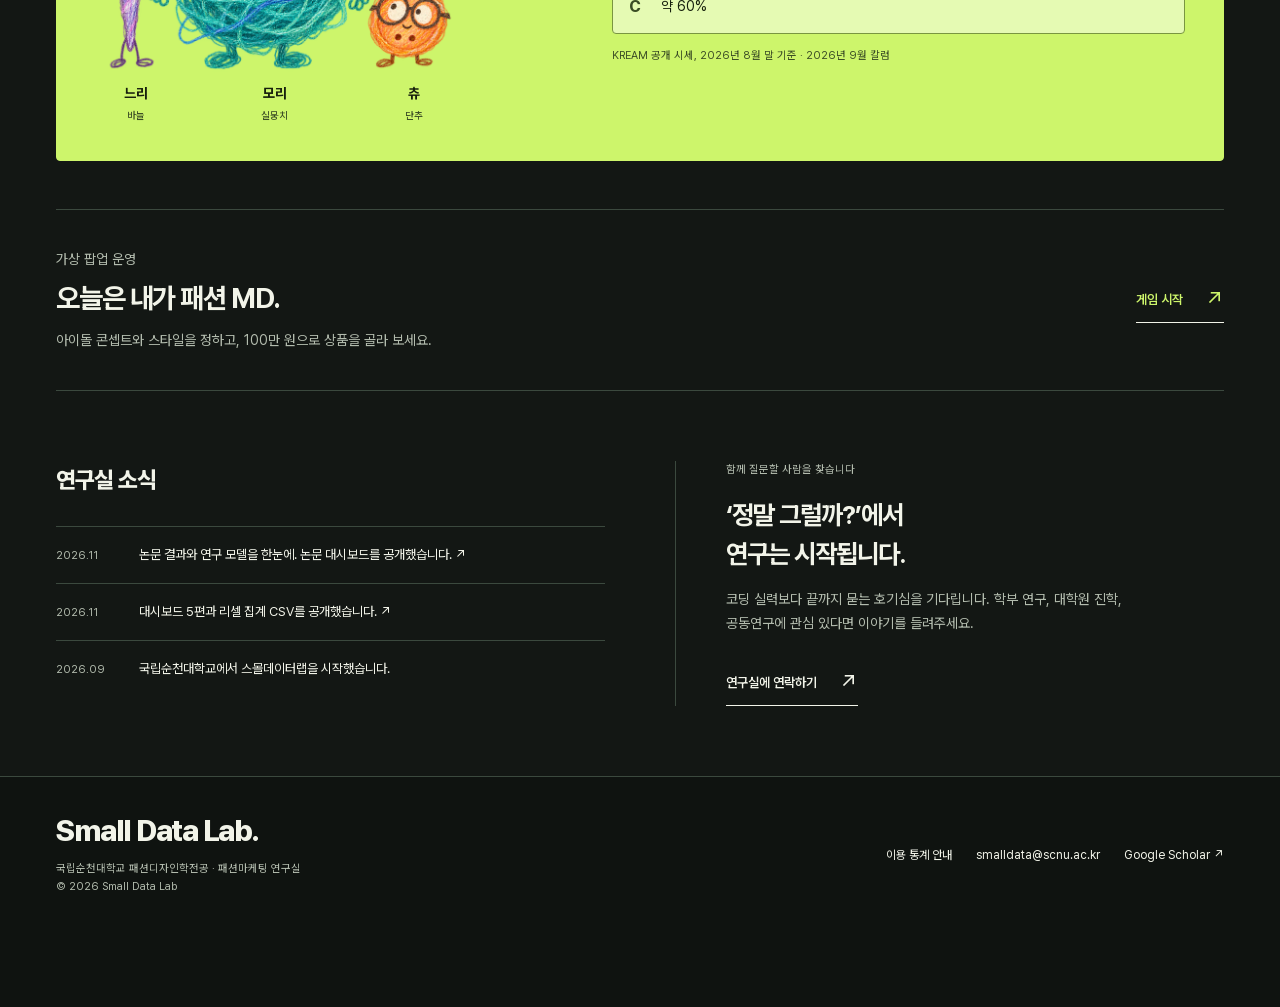
==== commit d2f0dcdd: "Add Mori and friends to the lime daily quiz" ====
--- a/index.html
+++ b/index.html
@@ -20,7 +20,7 @@
 <div class="bento"><article class="feature-card feature-main"><div class="card-meta"><span>김하빈의 스몰데이터</span><span>2026.10 · 시사저널</span></div><h3><a class="card-link" href="data.html#column-hive">최애는 한 명인데,<br>앨범은 왜 여러 장을 살까</a></h3><p>팬심과 구매 사이, 포토카드의 가격을 만드는 규칙을 살펴봤습니다.</p><p class="feature-stat"><strong>32.8%</strong><span>5장 사고도 최애가 없을 확률</span></p><p class="card-bottom">5명·동일 확률·독립 추첨을 가정한 계산</p><span class="card-go" aria-hidden="true">↗</span></article>
 <article class="feature-card feature-research"><div class="card-meta"><span>진행 중인 연구</span><span>2026—2030</span></div><h3><a class="card-link" href="research.html#sejong">인기를 넘어,<br>가치를 추천하다.</a></h3><p>스몰 브랜드를 위한 멀티모달 가치 추론과 공정 추천 시스템.</p><span class="card-go" aria-hidden="true">↗</span></article>
 <article class="feature-card feature-lecture"><div class="card-meta"><span>2026학년도 2학기</span><span>Lecture</span></div><h3><a class="card-link" href="lecture.html">시장과 교실을<br>가깝게 잇는 수업.</a></h3><p>리테일, 소비자 심리, 트렌드.<br>데이터와 사례로 함께 배웁니다.</p><span class="card-go" aria-hidden="true">↗</span></article></div></section>
-<section class="quiz-section" aria-labelledby="quiz-title"><div class="quiz-intro"><h2 id="quiz-title">오늘의 퀴즈</h2><p>하나를 고르면 해설이 나옵니다.</p></div><div class="quiz-card" data-quiz><h3 data-question>오늘의 질문을 불러오는 중입니다.</h3><div class="quiz-choices" data-choices role="group" aria-label="퀴즈 정답 선택"></div><div class="quiz-result" data-result role="status" aria-live="polite" hidden></div><p class="quiz-source" data-source></p><button class="quiz-reset" data-reset type="button" hidden>다시 풀어보기</button><noscript>퀴즈는 JavaScript가 켜져 있을 때 풀 수 있어요. <a href="data.html#columns">칼럼에서 데이터 이야기 읽기</a></noscript></div></section>
+<section class="quiz-section" aria-labelledby="quiz-title"><div class="quiz-intro"><h2 id="quiz-title">오늘의 퀴즈</h2><p>모리랑 한 문제 풀어볼까요?</p><figure class="quiz-friends"><img src="assets/mori-friends-quiz.png" width="1479" height="1064" loading="lazy" decoding="async" alt="길쭉한 보라색 바늘 느리, 둥글고 통통한 청록색 실뭉치 모리, 안경 쓴 작은 귤색 단추 츄"><figcaption><span>느리 <small>바늘</small></span><span>모리 <small>실뭉치</small></span><span>츄 <small>단추</small></span></figcaption></figure></div><div class="quiz-card" data-quiz><h3 data-question>오늘의 질문을 불러오는 중입니다.</h3><div class="quiz-choices" data-choices role="group" aria-label="퀴즈 정답 선택"></div><div class="quiz-result" data-result role="status" aria-live="polite" hidden></div><p class="quiz-source" data-source></p><button class="quiz-reset" data-reset type="button" hidden>다시 풀어보기</button><noscript>퀴즈는 JavaScript가 켜져 있을 때 풀 수 있어요. <a href="data.html#columns">칼럼에서 데이터 이야기 읽기</a></noscript></div></section>
 <section class="play-invite" aria-labelledby="play-title"><div><p class="card-meta">가상 팝업 운영</p><h2 id="play-title">오늘은 내가 패션 MD.</h2><p>아이돌 콘셉트와 스타일을 정하고, 100만 원으로 상품을 골라 보세요.</p></div><a class="text-link" href="play.html">게임 시작 <span class="arrow" aria-hidden="true">↗</span></a></section>
 <section class="section notes-grid"><div><h2>연구실 소식</h2><ul class="news-list"><li><time datetime="2026-11">2026.11</time><a href="papers.html">논문 결과와 연구 모델을 한눈에. 논문 대시보드를 공개했습니다. ↗</a></li><li><time datetime="2026-11">2026.11</time><a href="data.html">대시보드 5편과 리셀 집계 CSV를 공개했습니다. ↗</a></li><li><time datetime="2026-09">2026.09</time><span>국립순천대학교에서 스몰데이터랩을 시작했습니다.</span></li></ul></div><div class="join-block"><span class="card-meta">함께 질문할 사람을 찾습니다</span><h3>‘정말 그럴까?’에서<br>연구는 시작됩니다.</h3><p>코딩 실력보다 끝까지 묻는 호기심을 기다립니다. 학부 연구, 대학원 진학, 공동연구에 관심 있다면 이야기를 들려주세요.</p><a class="text-link" href="mailto:smalldata@scnu.ac.kr">연구실에 연락하기 <span class="arrow" aria-hidden="true">↗</span></a></div></section>
 </main>
--- a/styles.css
+++ b/styles.css
@@ -84,3 +84,26 @@
 /* Mori is the small companion to the lab wordmark. */
 .brand-mori{width:50px;height:36px;flex-shrink:0;overflow:visible}
 @media(max-width:760px){.brand-mori{width:44px;height:32px}}
+
+/* The daily quiz is hosted by Mori and the sewing-room friends. */
+.quiz-section{--ink:#17200D;--muted:#3B4D25;--line:#88A947;--paper:#E5FAB3;--surface:#E5FAB3;--raised:#F0FCD7;--blue:#17200D;--cool:#3B4D25;background:var(--lime);color:var(--ink);border-color:var(--lime);grid-template-columns:minmax(0,.9fr) minmax(0,1.1fr);gap:48px;padding:38px;align-items:center}
+.quiz-intro h2{margin:0 0 12px;font-size:44px;color:var(--ink)}
+.quiz-intro>p{max-width:none;margin:0;font-size:14px}
+.quiz-friends{width:min(100%,360px);margin:22px 0 0}
+.quiz-friends img{display:block;width:100%;height:auto}
+.quiz-friends figcaption{display:grid;grid-template-columns:23% 54% 23%;align-items:baseline;gap:0;margin-top:8px;text-align:center;font-size:14px;font-weight:700;line-height:1.4}
+.quiz-friends figcaption small{display:block;margin-top:4px;font-size:10px;font-weight:500;color:var(--muted)}
+.quiz-card{min-width:0;padding-top:0}
+.quiz-option{background:var(--paper);border-color:#799640;color:var(--ink)}
+.quiz-option:hover:not(:disabled){background:var(--raised);border-color:var(--ink)}
+.quiz-option.correct{background:#173F36;border-color:#173F36;color:#F2F4E9}
+.quiz-option.correct span{color:#F2F4E9}
+.quiz-option.wrong{background:#FFD2C0;border-color:#8C4328;color:#542511}
+.quiz-option.wrong span{color:#542511}
+.quiz-result{border-top:1px solid var(--line);padding-top:18px}
+.quiz-result p,.quiz-source{color:var(--muted)}
+.quiz-result a,.quiz-reset{color:var(--ink)}
+.quiz-section :focus-visible{outline-color:var(--ink)}
+@media(max-width:1100px){.quiz-section{padding:30px;gap:30px}.quiz-intro h2{font-size:38px}}
+@media(max-width:760px){.quiz-section{grid-template-columns:1fr;padding:26px 22px;gap:28px}.quiz-intro h2{font-size:36px}.quiz-friends{width:min(100%,290px);margin:14px auto 0}.quiz-friends figcaption{margin-top:4px;font-size:13px}.quiz-card h3{font-size:18px}}
+@media(max-width:390px){.quiz-section{padding:24px 18px}.quiz-intro h2{font-size:34px}.quiz-friends{width:min(100%,250px)}}
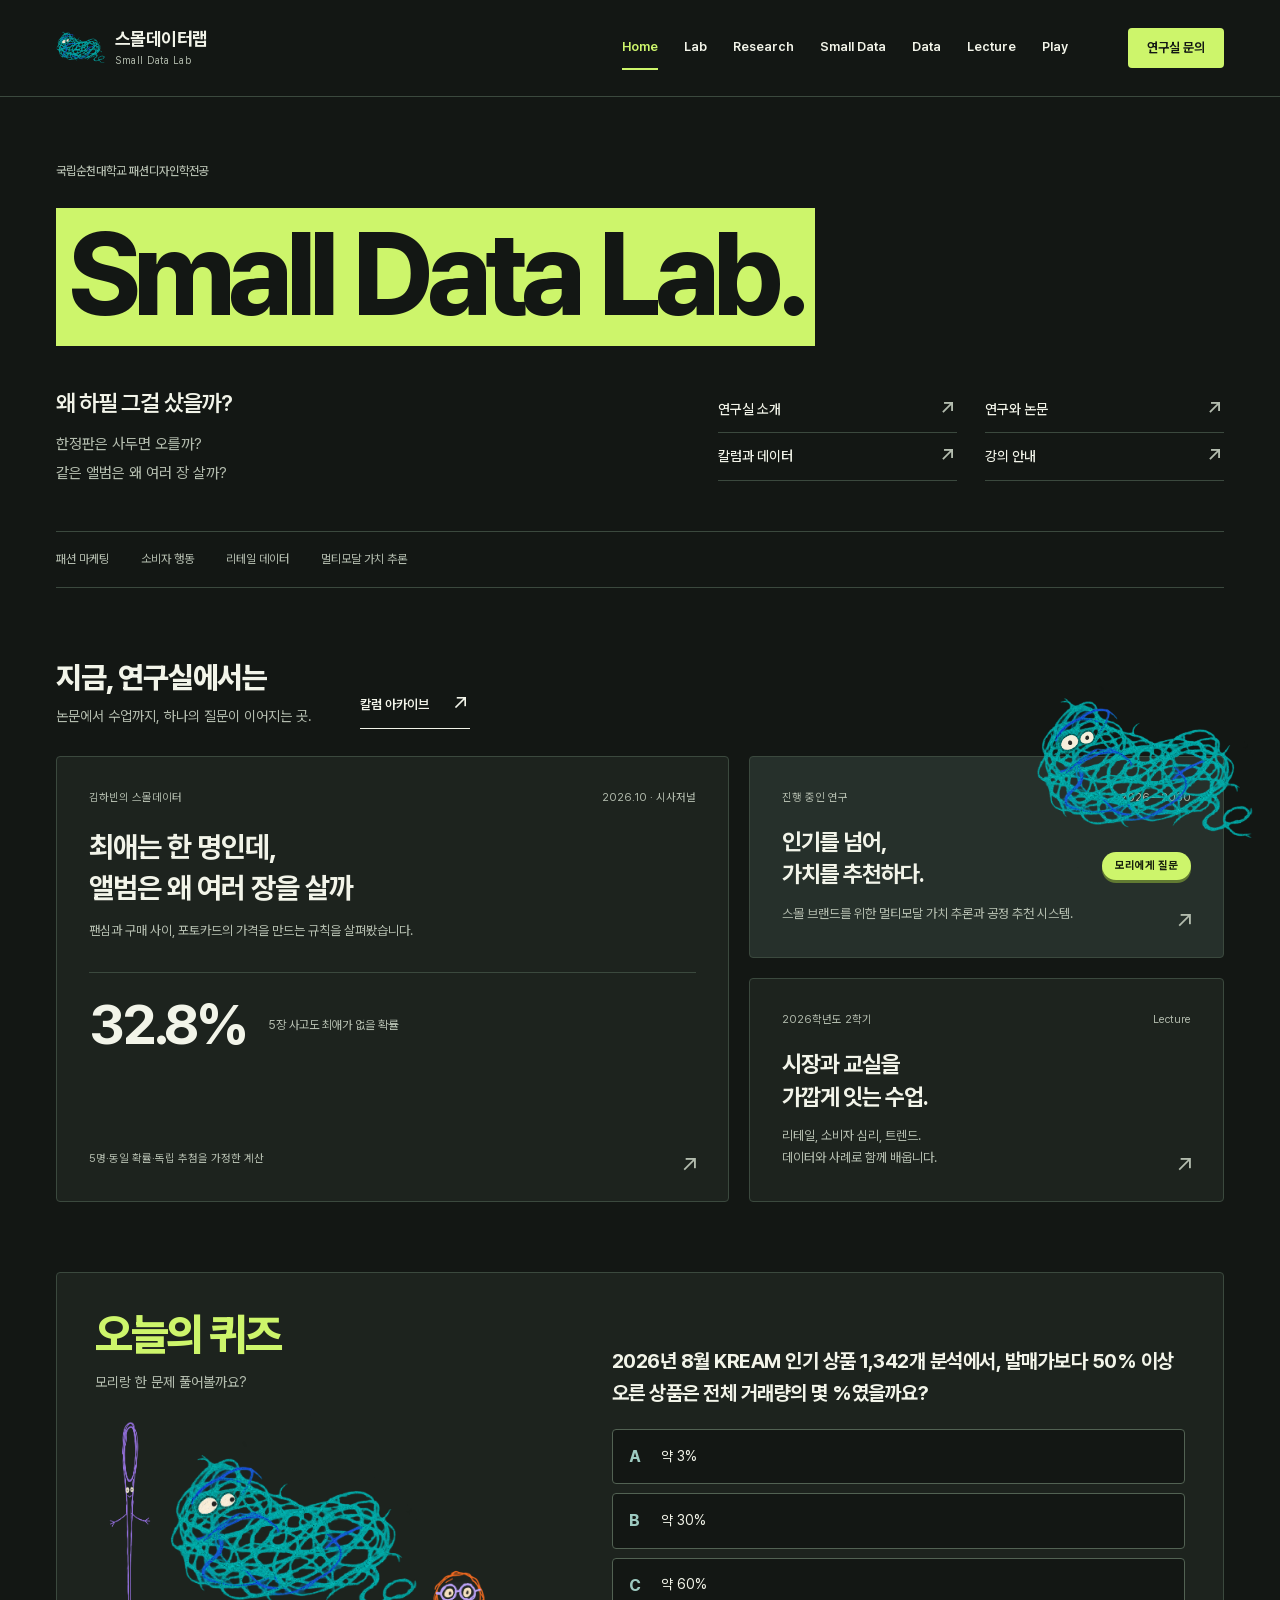
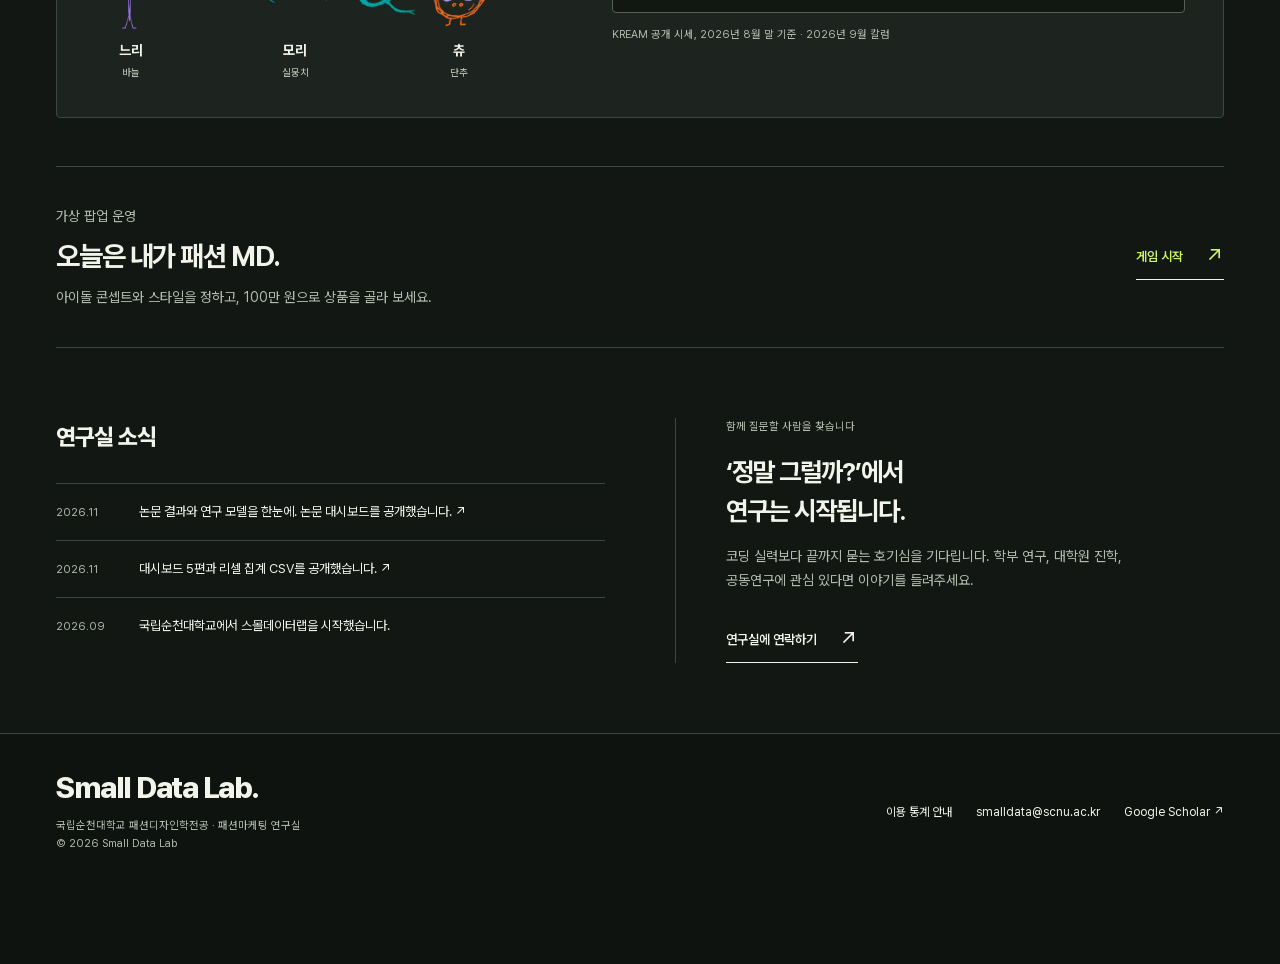
==== commit 90645b22: "Restore original Mori and use flat friends with a lime quiz heading" ====
--- a/index.html
+++ b/index.html
@@ -20,7 +20,7 @@
 <div class="bento"><article class="feature-card feature-main"><div class="card-meta"><span>김하빈의 스몰데이터</span><span>2026.10 · 시사저널</span></div><h3><a class="card-link" href="data.html#column-hive">최애는 한 명인데,<br>앨범은 왜 여러 장을 살까</a></h3><p>팬심과 구매 사이, 포토카드의 가격을 만드는 규칙을 살펴봤습니다.</p><p class="feature-stat"><strong>32.8%</strong><span>5장 사고도 최애가 없을 확률</span></p><p class="card-bottom">5명·동일 확률·독립 추첨을 가정한 계산</p><span class="card-go" aria-hidden="true">↗</span></article>
 <article class="feature-card feature-research"><div class="card-meta"><span>진행 중인 연구</span><span>2026—2030</span></div><h3><a class="card-link" href="research.html#sejong">인기를 넘어,<br>가치를 추천하다.</a></h3><p>스몰 브랜드를 위한 멀티모달 가치 추론과 공정 추천 시스템.</p><span class="card-go" aria-hidden="true">↗</span></article>
 <article class="feature-card feature-lecture"><div class="card-meta"><span>2026학년도 2학기</span><span>Lecture</span></div><h3><a class="card-link" href="lecture.html">시장과 교실을<br>가깝게 잇는 수업.</a></h3><p>리테일, 소비자 심리, 트렌드.<br>데이터와 사례로 함께 배웁니다.</p><span class="card-go" aria-hidden="true">↗</span></article></div></section>
-<section class="quiz-section" aria-labelledby="quiz-title"><div class="quiz-intro"><h2 id="quiz-title">오늘의 퀴즈</h2><p>모리랑 한 문제 풀어볼까요?</p><figure class="quiz-friends"><img src="assets/mori-friends-quiz.png" width="1479" height="1064" loading="lazy" decoding="async" alt="길쭉한 보라색 바늘 느리, 둥글고 통통한 청록색 실뭉치 모리, 안경 쓴 작은 귤색 단추 츄"><figcaption><span>느리 <small>바늘</small></span><span>모리 <small>실뭉치</small></span><span>츄 <small>단추</small></span></figcaption></figure></div><div class="quiz-card" data-quiz><h3 data-question>오늘의 질문을 불러오는 중입니다.</h3><div class="quiz-choices" data-choices role="group" aria-label="퀴즈 정답 선택"></div><div class="quiz-result" data-result role="status" aria-live="polite" hidden></div><p class="quiz-source" data-source></p><button class="quiz-reset" data-reset type="button" hidden>다시 풀어보기</button><noscript>퀴즈는 JavaScript가 켜져 있을 때 풀 수 있어요. <a href="data.html#columns">칼럼에서 데이터 이야기 읽기</a></noscript></div></section>
+<section class="quiz-section" aria-labelledby="quiz-title"><div class="quiz-intro"><h2 id="quiz-title">오늘의 퀴즈</h2><p>모리랑 한 문제 풀어볼까요?</p><div class="quiz-friends" aria-label="모리와 친구들"><figure class="quiz-friend quiz-friend--neuri"><img src="assets/neuri-doodle-2d.png" width="724" height="2172" loading="lazy" decoding="async" alt="성긴 보라색 선으로 그린 길쭉한 바늘 느리"><figcaption>느리 <small>바늘</small></figcaption></figure><figure class="quiz-friend quiz-friend--mori"><svg class="quiz-mori" viewBox="0 220 1254 900" role="img" aria-label="자유롭게 얽힌 청록색 실뭉치 모리" focusable="false"><image href="assets/momo-knot-teal.png" width="1254" height="1254"/></svg><figcaption>모리 <small>실뭉치</small></figcaption></figure><figure class="quiz-friend quiz-friend--chu"><img src="assets/chu-doodle-2d-v2.png" width="1278" height="1230" loading="lazy" decoding="async" alt="동그란 안경을 쓴 작은 귤색 단추 츄"><figcaption>츄 <small>단추</small></figcaption></figure></div></div><div class="quiz-card" data-quiz><h3 data-question>오늘의 질문을 불러오는 중입니다.</h3><div class="quiz-choices" data-choices role="group" aria-label="퀴즈 정답 선택"></div><div class="quiz-result" data-result role="status" aria-live="polite" hidden></div><p class="quiz-source" data-source></p><button class="quiz-reset" data-reset type="button" hidden>다시 풀어보기</button><noscript>퀴즈는 JavaScript가 켜져 있을 때 풀 수 있어요. <a href="data.html#columns">칼럼에서 데이터 이야기 읽기</a></noscript></div></section>
 <section class="play-invite" aria-labelledby="play-title"><div><p class="card-meta">가상 팝업 운영</p><h2 id="play-title">오늘은 내가 패션 MD.</h2><p>아이돌 콘셉트와 스타일을 정하고, 100만 원으로 상품을 골라 보세요.</p></div><a class="text-link" href="play.html">게임 시작 <span class="arrow" aria-hidden="true">↗</span></a></section>
 <section class="section notes-grid"><div><h2>연구실 소식</h2><ul class="news-list"><li><time datetime="2026-11">2026.11</time><a href="papers.html">논문 결과와 연구 모델을 한눈에. 논문 대시보드를 공개했습니다. ↗</a></li><li><time datetime="2026-11">2026.11</time><a href="data.html">대시보드 5편과 리셀 집계 CSV를 공개했습니다. ↗</a></li><li><time datetime="2026-09">2026.09</time><span>국립순천대학교에서 스몰데이터랩을 시작했습니다.</span></li></ul></div><div class="join-block"><span class="card-meta">함께 질문할 사람을 찾습니다</span><h3>‘정말 그럴까?’에서<br>연구는 시작됩니다.</h3><p>코딩 실력보다 끝까지 묻는 호기심을 기다립니다. 학부 연구, 대학원 진학, 공동연구에 관심 있다면 이야기를 들려주세요.</p><a class="text-link" href="mailto:smalldata@scnu.ac.kr">연구실에 연락하기 <span class="arrow" aria-hidden="true">↗</span></a></div></section>
 </main>
--- a/styles.css
+++ b/styles.css
@@ -86,24 +86,18 @@
 @media(max-width:760px){.brand-mori{width:44px;height:32px}}
 
 /* The daily quiz is hosted by Mori and the sewing-room friends. */
-.quiz-section{--ink:#17200D;--muted:#3B4D25;--line:#88A947;--paper:#E5FAB3;--surface:#E5FAB3;--raised:#F0FCD7;--blue:#17200D;--cool:#3B4D25;background:var(--lime);color:var(--ink);border-color:var(--lime);grid-template-columns:minmax(0,.9fr) minmax(0,1.1fr);gap:48px;padding:38px;align-items:center}
-.quiz-intro h2{margin:0 0 12px;font-size:44px;color:var(--ink)}
+.quiz-section{grid-template-columns:minmax(0,.9fr) minmax(0,1.1fr);gap:48px;padding:38px;align-items:center}
+.quiz-intro h2{margin:0 0 12px;font-size:44px;color:var(--lime)}
 .quiz-intro>p{max-width:none;margin:0;font-size:14px}
-.quiz-friends{width:min(100%,360px);margin:22px 0 0}
-.quiz-friends img{display:block;width:100%;height:auto}
-.quiz-friends figcaption{display:grid;grid-template-columns:23% 54% 23%;align-items:baseline;gap:0;margin-top:8px;text-align:center;font-size:14px;font-weight:700;line-height:1.4}
+.quiz-friends{display:grid;grid-template-columns:18% 64% 18%;align-items:end;width:min(100%,400px);margin:26px 0 0}
+.quiz-friend{display:flex;flex-direction:column;align-items:center;justify-content:flex-end;min-width:0;margin:0}
+.quiz-friends img{display:block;width:100%;height:auto;object-fit:contain;object-position:center bottom}
+.quiz-friend--neuri img{height:210px}
+.quiz-friend--chu img{max-width:68px;height:80px}
+.quiz-mori{width:100%;height:auto;aspect-ratio:1254/900;overflow:visible}
+.quiz-friends figcaption{margin-top:10px;text-align:center;font-size:14px;font-weight:700;line-height:1.4}
 .quiz-friends figcaption small{display:block;margin-top:4px;font-size:10px;font-weight:500;color:var(--muted)}
 .quiz-card{min-width:0;padding-top:0}
-.quiz-option{background:var(--paper);border-color:#799640;color:var(--ink)}
-.quiz-option:hover:not(:disabled){background:var(--raised);border-color:var(--ink)}
-.quiz-option.correct{background:#173F36;border-color:#173F36;color:#F2F4E9}
-.quiz-option.correct span{color:#F2F4E9}
-.quiz-option.wrong{background:#FFD2C0;border-color:#8C4328;color:#542511}
-.quiz-option.wrong span{color:#542511}
-.quiz-result{border-top:1px solid var(--line);padding-top:18px}
-.quiz-result p,.quiz-source{color:var(--muted)}
-.quiz-result a,.quiz-reset{color:var(--ink)}
-.quiz-section :focus-visible{outline-color:var(--ink)}
 @media(max-width:1100px){.quiz-section{padding:30px;gap:30px}.quiz-intro h2{font-size:38px}}
-@media(max-width:760px){.quiz-section{grid-template-columns:1fr;padding:26px 22px;gap:28px}.quiz-intro h2{font-size:36px}.quiz-friends{width:min(100%,290px);margin:14px auto 0}.quiz-friends figcaption{margin-top:4px;font-size:13px}.quiz-card h3{font-size:18px}}
-@media(max-width:390px){.quiz-section{padding:24px 18px}.quiz-intro h2{font-size:34px}.quiz-friends{width:min(100%,250px)}}
+@media(max-width:760px){.quiz-section{grid-template-columns:1fr;padding:26px 22px;gap:28px}.quiz-intro h2{font-size:36px}.quiz-friends{width:min(100%,320px);margin:20px auto 0}.quiz-friend--neuri img{height:165px}.quiz-friend--chu img{height:64px}.quiz-friends figcaption{margin-top:8px;font-size:13px}.quiz-card h3{font-size:18px}}
+@media(max-width:390px){.quiz-section{padding:24px 18px}.quiz-intro h2{font-size:34px}}
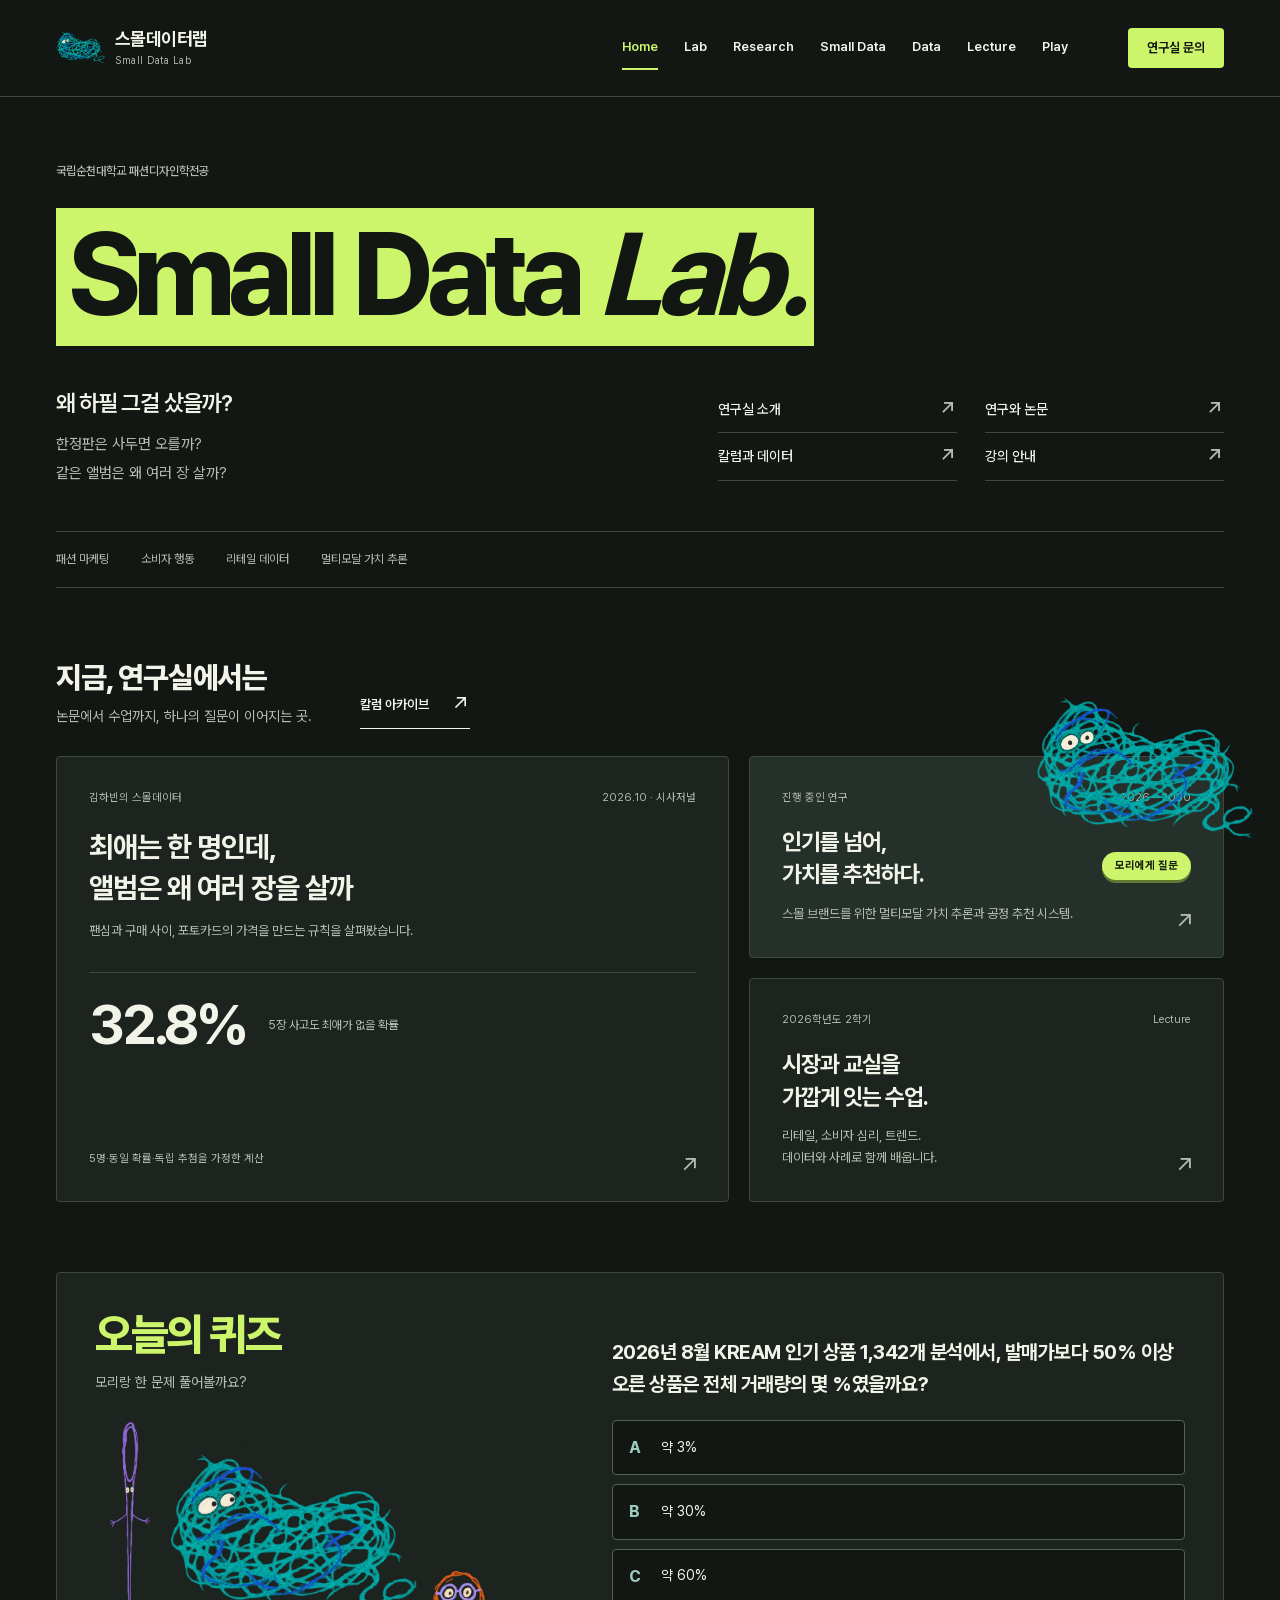
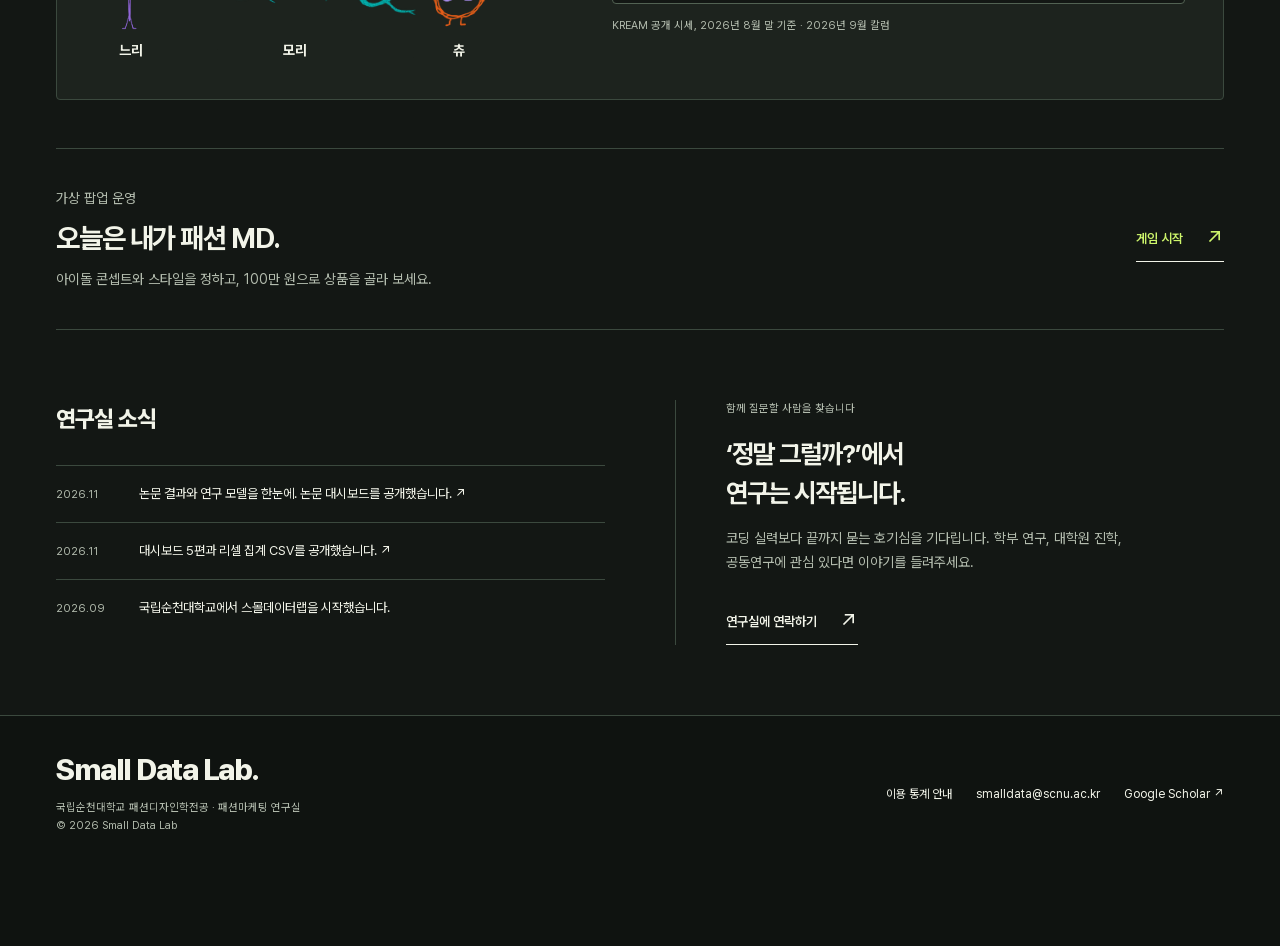
==== commit 29066fc8: "Simplify character faces and captions and italicize Lab" ====
--- a/index.html
+++ b/index.html
@@ -14,13 +14,13 @@
 <body>
 <a class="skip" href="#main">본문으로 건너뛰기</a><header class="site-head"><div class="wrap bar"><a class="brand" href="index.html" aria-label="스몰데이터랩 홈"><svg class="brand-mori" viewBox="0 220 1254 900" width="50" height="36" aria-hidden="true" focusable="false"><image href="assets/momo-knot-teal.png" width="1254" height="1254"/></svg><span><b>스몰데이터랩</b><small>Small Data Lab</small></span></a><button class="menu-toggle" type="button" aria-expanded="false" aria-controls="site-nav">메뉴</button><nav id="site-nav" class="site-nav" aria-label="주 메뉴"><a href="index.html" aria-current="page">Home</a><a href="lab.html">Lab</a><a href="research.html">Research</a><a href="smalldata/">Small Data</a><a href="data.html">Data</a><a href="lecture.html">Lecture</a><a href="play.html">Play</a></nav><a class="nav-contact" href="mailto:smalldata@scnu.ac.kr">연구실 문의</a></div></header>
 <main id="main" class="wrap">
-<section class="hero hero-editorial" aria-labelledby="hero-title"><p class="hero-kicker">국립순천대학교 패션디자인학전공</p><h1 id="hero-title">Small Data Lab.</h1><div class="hero-summary"><div><p class="hero-subtitle">왜 하필 그걸 샀을까?</p><p class="intro">한정판은 사두면 오를까?<br>같은 앨범은 왜 여러 장 살까?</p></div><nav class="hero-links" aria-label="연구실 바로가기"><a href="lab.html">연구실 소개 <span class="arrow" aria-hidden="true">↗</span></a><a href="research.html">연구와 논문 <span class="arrow" aria-hidden="true">↗</span></a><a href="data.html">칼럼과 데이터 <span class="arrow" aria-hidden="true">↗</span></a><a href="lecture.html">강의 안내 <span class="arrow" aria-hidden="true">↗</span></a></nav></div></section>
+<section class="hero hero-editorial" aria-labelledby="hero-title"><p class="hero-kicker">국립순천대학교 패션디자인학전공</p><h1 id="hero-title">Small Data <span class="hero-lab">Lab.</span></h1><div class="hero-summary"><div><p class="hero-subtitle">왜 하필 그걸 샀을까?</p><p class="intro">한정판은 사두면 오를까?<br>같은 앨범은 왜 여러 장 살까?</p></div><nav class="hero-links" aria-label="연구실 바로가기"><a href="lab.html">연구실 소개 <span class="arrow" aria-hidden="true">↗</span></a><a href="research.html">연구와 논문 <span class="arrow" aria-hidden="true">↗</span></a><a href="data.html">칼럼과 데이터 <span class="arrow" aria-hidden="true">↗</span></a><a href="lecture.html">강의 안내 <span class="arrow" aria-hidden="true">↗</span></a></nav></div></section>
 <div class="topic-strip" aria-label="주요 연구 키워드"><span>패션 마케팅</span><span>소비자 행동</span><span>리테일 데이터</span><span>멀티모달 가치 추론</span></div>
 <section class="section" aria-labelledby="featured-title"><div class="section-heading"><div><h2 id="featured-title">지금, 연구실에서는</h2><p>논문에서 수업까지, 하나의 질문이 이어지는 곳.</p></div><a class="text-link" href="smalldata/">칼럼 아카이브 <span class="arrow" aria-hidden="true">↗</span></a></div>
 <div class="bento"><article class="feature-card feature-main"><div class="card-meta"><span>김하빈의 스몰데이터</span><span>2026.10 · 시사저널</span></div><h3><a class="card-link" href="data.html#column-hive">최애는 한 명인데,<br>앨범은 왜 여러 장을 살까</a></h3><p>팬심과 구매 사이, 포토카드의 가격을 만드는 규칙을 살펴봤습니다.</p><p class="feature-stat"><strong>32.8%</strong><span>5장 사고도 최애가 없을 확률</span></p><p class="card-bottom">5명·동일 확률·독립 추첨을 가정한 계산</p><span class="card-go" aria-hidden="true">↗</span></article>
 <article class="feature-card feature-research"><div class="card-meta"><span>진행 중인 연구</span><span>2026—2030</span></div><h3><a class="card-link" href="research.html#sejong">인기를 넘어,<br>가치를 추천하다.</a></h3><p>스몰 브랜드를 위한 멀티모달 가치 추론과 공정 추천 시스템.</p><span class="card-go" aria-hidden="true">↗</span></article>
 <article class="feature-card feature-lecture"><div class="card-meta"><span>2026학년도 2학기</span><span>Lecture</span></div><h3><a class="card-link" href="lecture.html">시장과 교실을<br>가깝게 잇는 수업.</a></h3><p>리테일, 소비자 심리, 트렌드.<br>데이터와 사례로 함께 배웁니다.</p><span class="card-go" aria-hidden="true">↗</span></article></div></section>
-<section class="quiz-section" aria-labelledby="quiz-title"><div class="quiz-intro"><h2 id="quiz-title">오늘의 퀴즈</h2><p>모리랑 한 문제 풀어볼까요?</p><div class="quiz-friends" aria-label="모리와 친구들"><figure class="quiz-friend quiz-friend--neuri"><img src="assets/neuri-doodle-2d.png" width="724" height="2172" loading="lazy" decoding="async" alt="성긴 보라색 선으로 그린 길쭉한 바늘 느리"><figcaption>느리 <small>바늘</small></figcaption></figure><figure class="quiz-friend quiz-friend--mori"><svg class="quiz-mori" viewBox="0 220 1254 900" role="img" aria-label="자유롭게 얽힌 청록색 실뭉치 모리" focusable="false"><image href="assets/momo-knot-teal.png" width="1254" height="1254"/></svg><figcaption>모리 <small>실뭉치</small></figcaption></figure><figure class="quiz-friend quiz-friend--chu"><img src="assets/chu-doodle-2d-v2.png" width="1278" height="1230" loading="lazy" decoding="async" alt="동그란 안경을 쓴 작은 귤색 단추 츄"><figcaption>츄 <small>단추</small></figcaption></figure></div></div><div class="quiz-card" data-quiz><h3 data-question>오늘의 질문을 불러오는 중입니다.</h3><div class="quiz-choices" data-choices role="group" aria-label="퀴즈 정답 선택"></div><div class="quiz-result" data-result role="status" aria-live="polite" hidden></div><p class="quiz-source" data-source></p><button class="quiz-reset" data-reset type="button" hidden>다시 풀어보기</button><noscript>퀴즈는 JavaScript가 켜져 있을 때 풀 수 있어요. <a href="data.html#columns">칼럼에서 데이터 이야기 읽기</a></noscript></div></section>
+<section class="quiz-section" aria-labelledby="quiz-title"><div class="quiz-intro"><h2 id="quiz-title">오늘의 퀴즈</h2><p>모리랑 한 문제 풀어볼까요?</p><div class="quiz-friends" aria-label="모리와 친구들"><figure class="quiz-friend quiz-friend--neuri"><img src="assets/neuri-doodle-2d-v2.png" width="724" height="2172" loading="lazy" decoding="async" alt="성긴 보라색 선으로 그린 길쭉한 느리"><figcaption>느리</figcaption></figure><figure class="quiz-friend quiz-friend--mori"><svg class="quiz-mori" viewBox="0 220 1254 900" role="img" aria-label="자유롭게 얽힌 청록색 모리" focusable="false"><image href="assets/momo-knot-teal.png" width="1254" height="1254"/></svg><figcaption>모리</figcaption></figure><figure class="quiz-friend quiz-friend--chu"><img src="assets/chu-doodle-2d-v3.png" width="1278" height="1230" loading="lazy" decoding="async" alt="동그란 안경을 쓴 작은 귤색 츄"><figcaption>츄</figcaption></figure></div></div><div class="quiz-card" data-quiz><h3 data-question>오늘의 질문을 불러오는 중입니다.</h3><div class="quiz-choices" data-choices role="group" aria-label="퀴즈 정답 선택"></div><div class="quiz-result" data-result role="status" aria-live="polite" hidden></div><p class="quiz-source" data-source></p><button class="quiz-reset" data-reset type="button" hidden>다시 풀어보기</button><noscript>퀴즈는 JavaScript가 켜져 있을 때 풀 수 있어요. <a href="data.html#columns">칼럼에서 데이터 이야기 읽기</a></noscript></div></section>
 <section class="play-invite" aria-labelledby="play-title"><div><p class="card-meta">가상 팝업 운영</p><h2 id="play-title">오늘은 내가 패션 MD.</h2><p>아이돌 콘셉트와 스타일을 정하고, 100만 원으로 상품을 골라 보세요.</p></div><a class="text-link" href="play.html">게임 시작 <span class="arrow" aria-hidden="true">↗</span></a></section>
 <section class="section notes-grid"><div><h2>연구실 소식</h2><ul class="news-list"><li><time datetime="2026-11">2026.11</time><a href="papers.html">논문 결과와 연구 모델을 한눈에. 논문 대시보드를 공개했습니다. ↗</a></li><li><time datetime="2026-11">2026.11</time><a href="data.html">대시보드 5편과 리셀 집계 CSV를 공개했습니다. ↗</a></li><li><time datetime="2026-09">2026.09</time><span>국립순천대학교에서 스몰데이터랩을 시작했습니다.</span></li></ul></div><div class="join-block"><span class="card-meta">함께 질문할 사람을 찾습니다</span><h3>‘정말 그럴까?’에서<br>연구는 시작됩니다.</h3><p>코딩 실력보다 끝까지 묻는 호기심을 기다립니다. 학부 연구, 대학원 진학, 공동연구에 관심 있다면 이야기를 들려주세요.</p><a class="text-link" href="mailto:smalldata@scnu.ac.kr">연구실에 연락하기 <span class="arrow" aria-hidden="true">↗</span></a></div></section>
 </main>
--- a/styles.css
+++ b/styles.css
@@ -17,6 +17,7 @@
 .hero-editorial{display:block;min-height:0;padding:64px 0 44px}
 .hero-kicker{margin:0;font-size:12px;font-weight:500;line-height:1.7;color:var(--muted)}
 .hero-editorial h1{display:table;width:fit-content;max-width:100%;margin:27px 0 40px;padding:.04em .1em .1em;background:var(--lime);font:750 clamp(72px,9.1vw,136px)/1.04 var(--sans);letter-spacing:-.065em;color:var(--on-accent);white-space:nowrap}
+.hero-editorial .hero-lab{font-style:italic}
 .hero-summary{display:grid;grid-template-columns:1.15fr 1fr;gap:80px;align-items:start}
 .hero-subtitle{margin:0 0 10px;font-size:23px;font-weight:600;letter-spacing:-.04em;line-height:1.5}
 .hero-editorial .intro{max-width:520px;margin:0;color:var(--muted);font-size:15px;line-height:1.9}
@@ -96,7 +97,6 @@
 .quiz-friend--chu img{max-width:68px;height:80px}
 .quiz-mori{width:100%;height:auto;aspect-ratio:1254/900;overflow:visible}
 .quiz-friends figcaption{margin-top:10px;text-align:center;font-size:14px;font-weight:700;line-height:1.4}
-.quiz-friends figcaption small{display:block;margin-top:4px;font-size:10px;font-weight:500;color:var(--muted)}
 .quiz-card{min-width:0;padding-top:0}
 @media(max-width:1100px){.quiz-section{padding:30px;gap:30px}.quiz-intro h2{font-size:38px}}
 @media(max-width:760px){.quiz-section{grid-template-columns:1fr;padding:26px 22px;gap:28px}.quiz-intro h2{font-size:36px}.quiz-friends{width:min(100%,320px);margin:20px auto 0}.quiz-friend--neuri img{height:165px}.quiz-friend--chu img{height:64px}.quiz-friends figcaption{margin-top:8px;font-size:13px}.quiz-card h3{font-size:18px}}
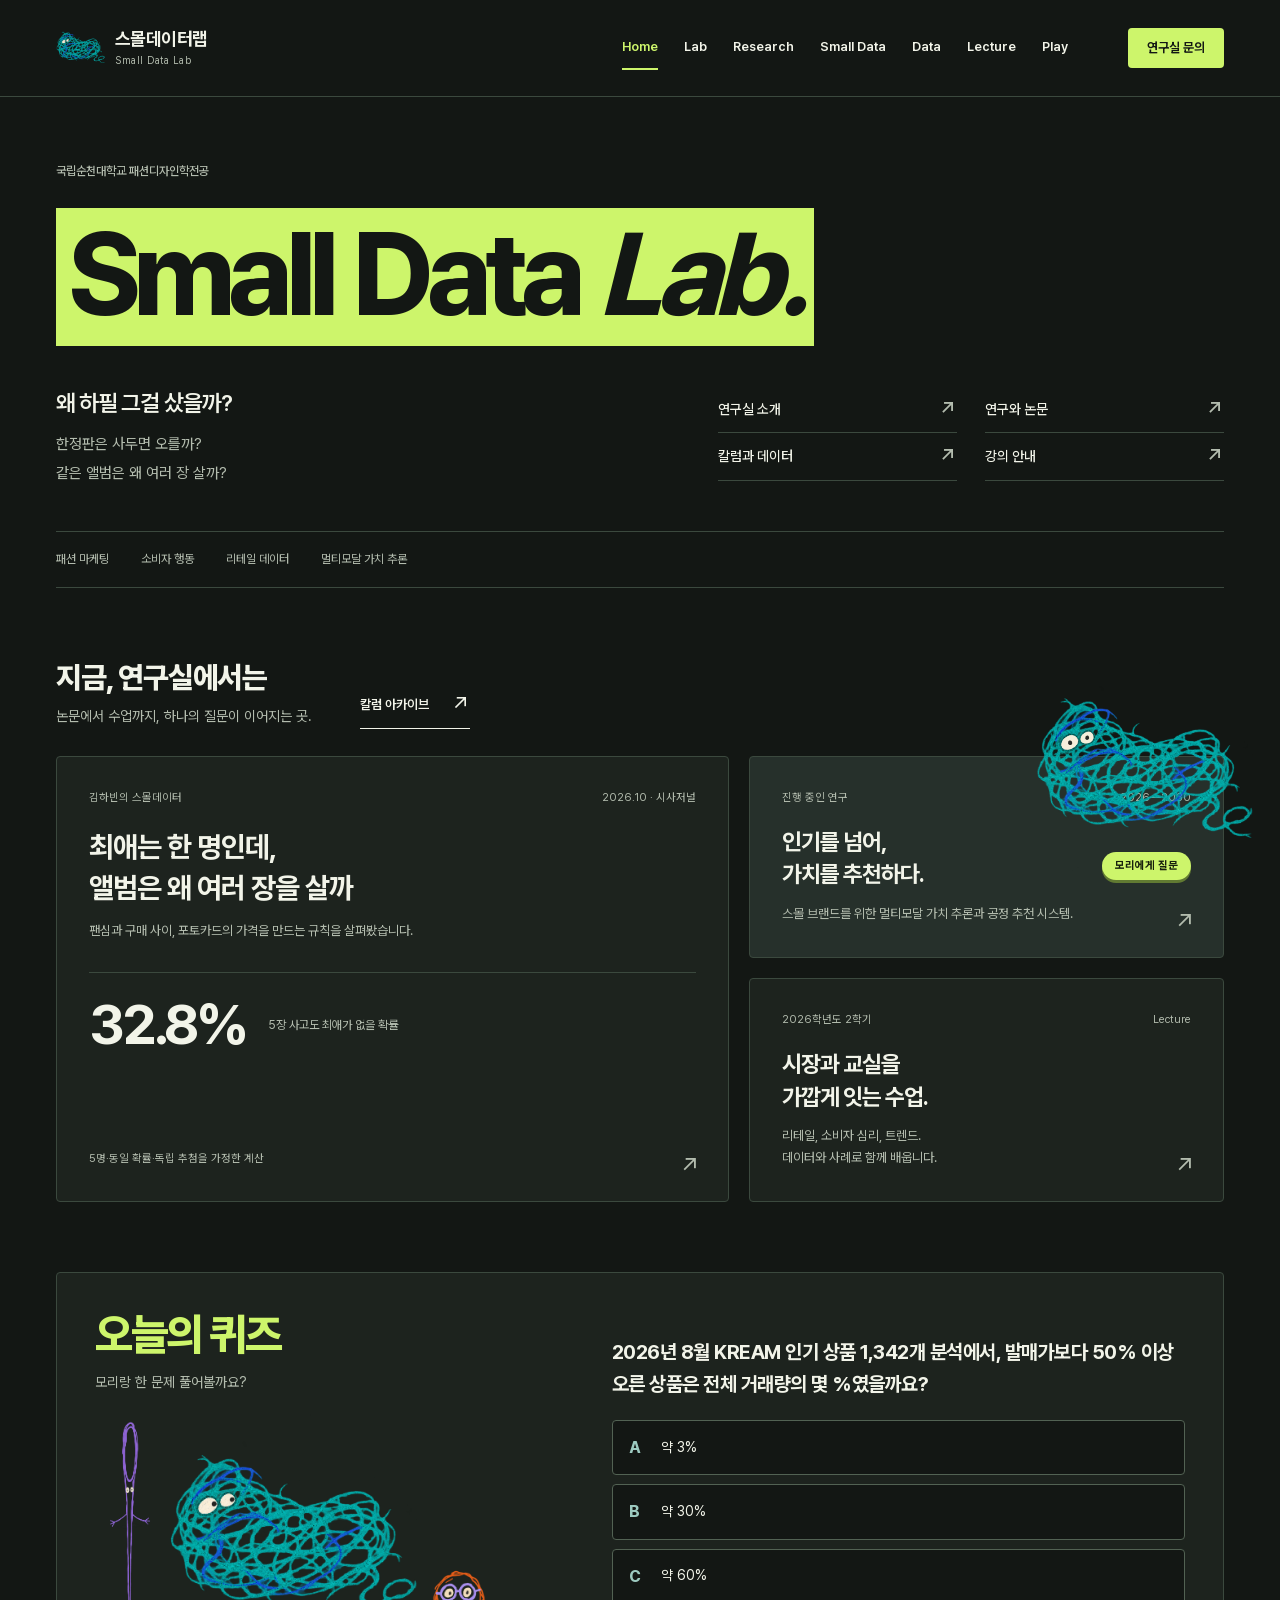
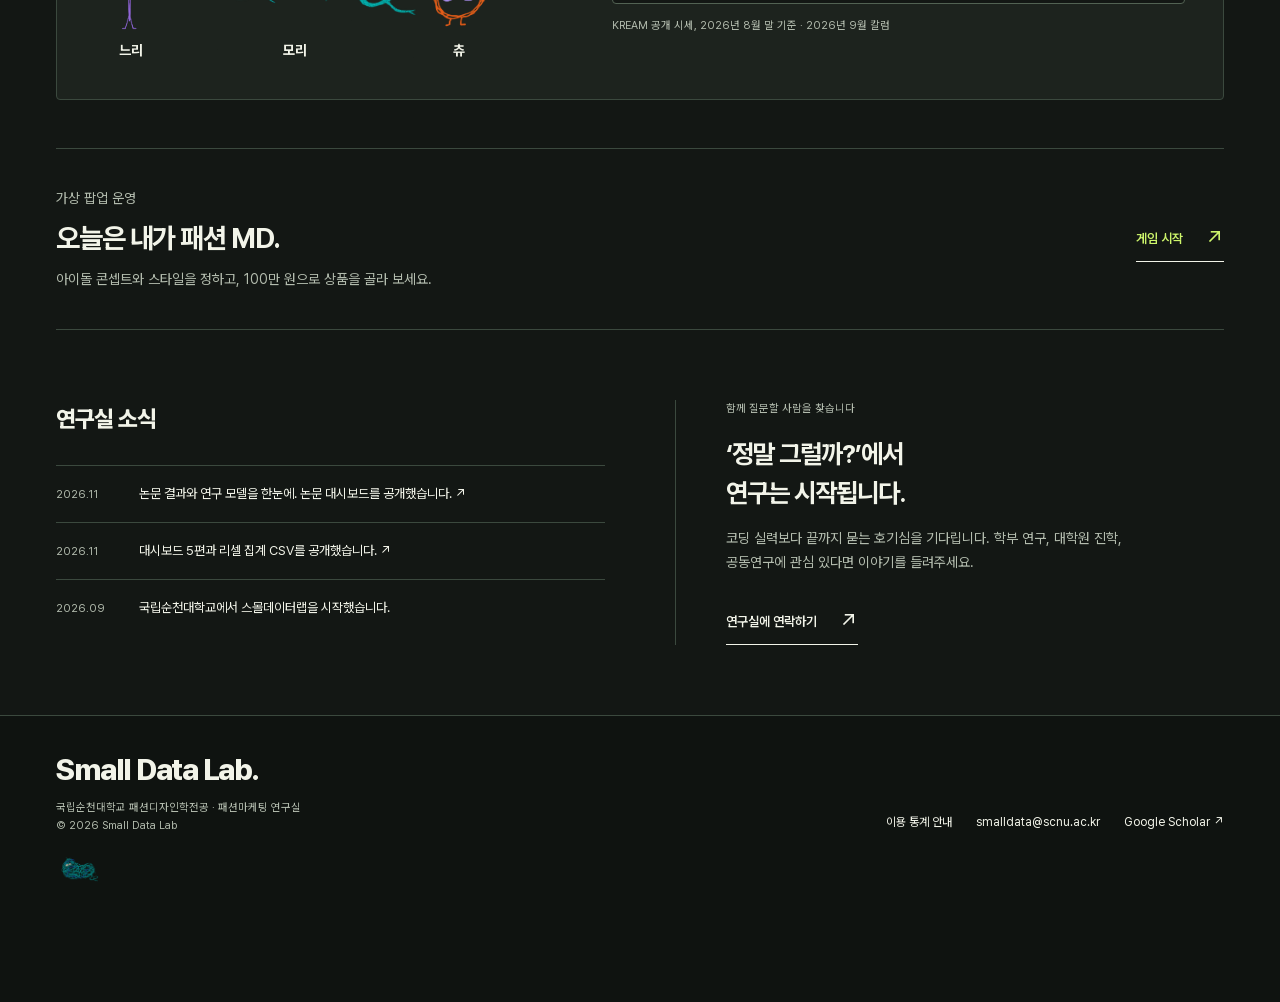
==== commit 370f2d3a: "Hide Mori and friends introductions in a footer easter egg" ====
--- a/index.html
+++ b/index.html
@@ -26,6 +26,7 @@
 </main>
 <footer class="site-foot"><div class="wrap footer-grid"><div><a class="footer-name" href="index.html">Small Data Lab.</a><p>국립순천대학교 패션디자인학전공 · 패션마케팅 연구실<br>© 2026 Small Data Lab</p></div><div class="footer-links"><a href="privacy.html">이용 통계 안내</a><a href="mailto:smalldata@scnu.ac.kr">smalldata@scnu.ac.kr</a><a href="https://scholar.google.com/citations?user=xRjwgz4AAAAJ&amp;hl=ko&amp;oi=ao" target="_blank" rel="noopener noreferrer">Google Scholar ↗</a></div></div></footer>
 <script src="site.js" defer></script>
-<script src="chatbot.js?v=20261120-mori-size"></script>
+<script src="chatbot.js?v=20261121-friends"></script>
+<script src="friends.js?v=20261121-friends" defer></script>
 </body>
 </html>
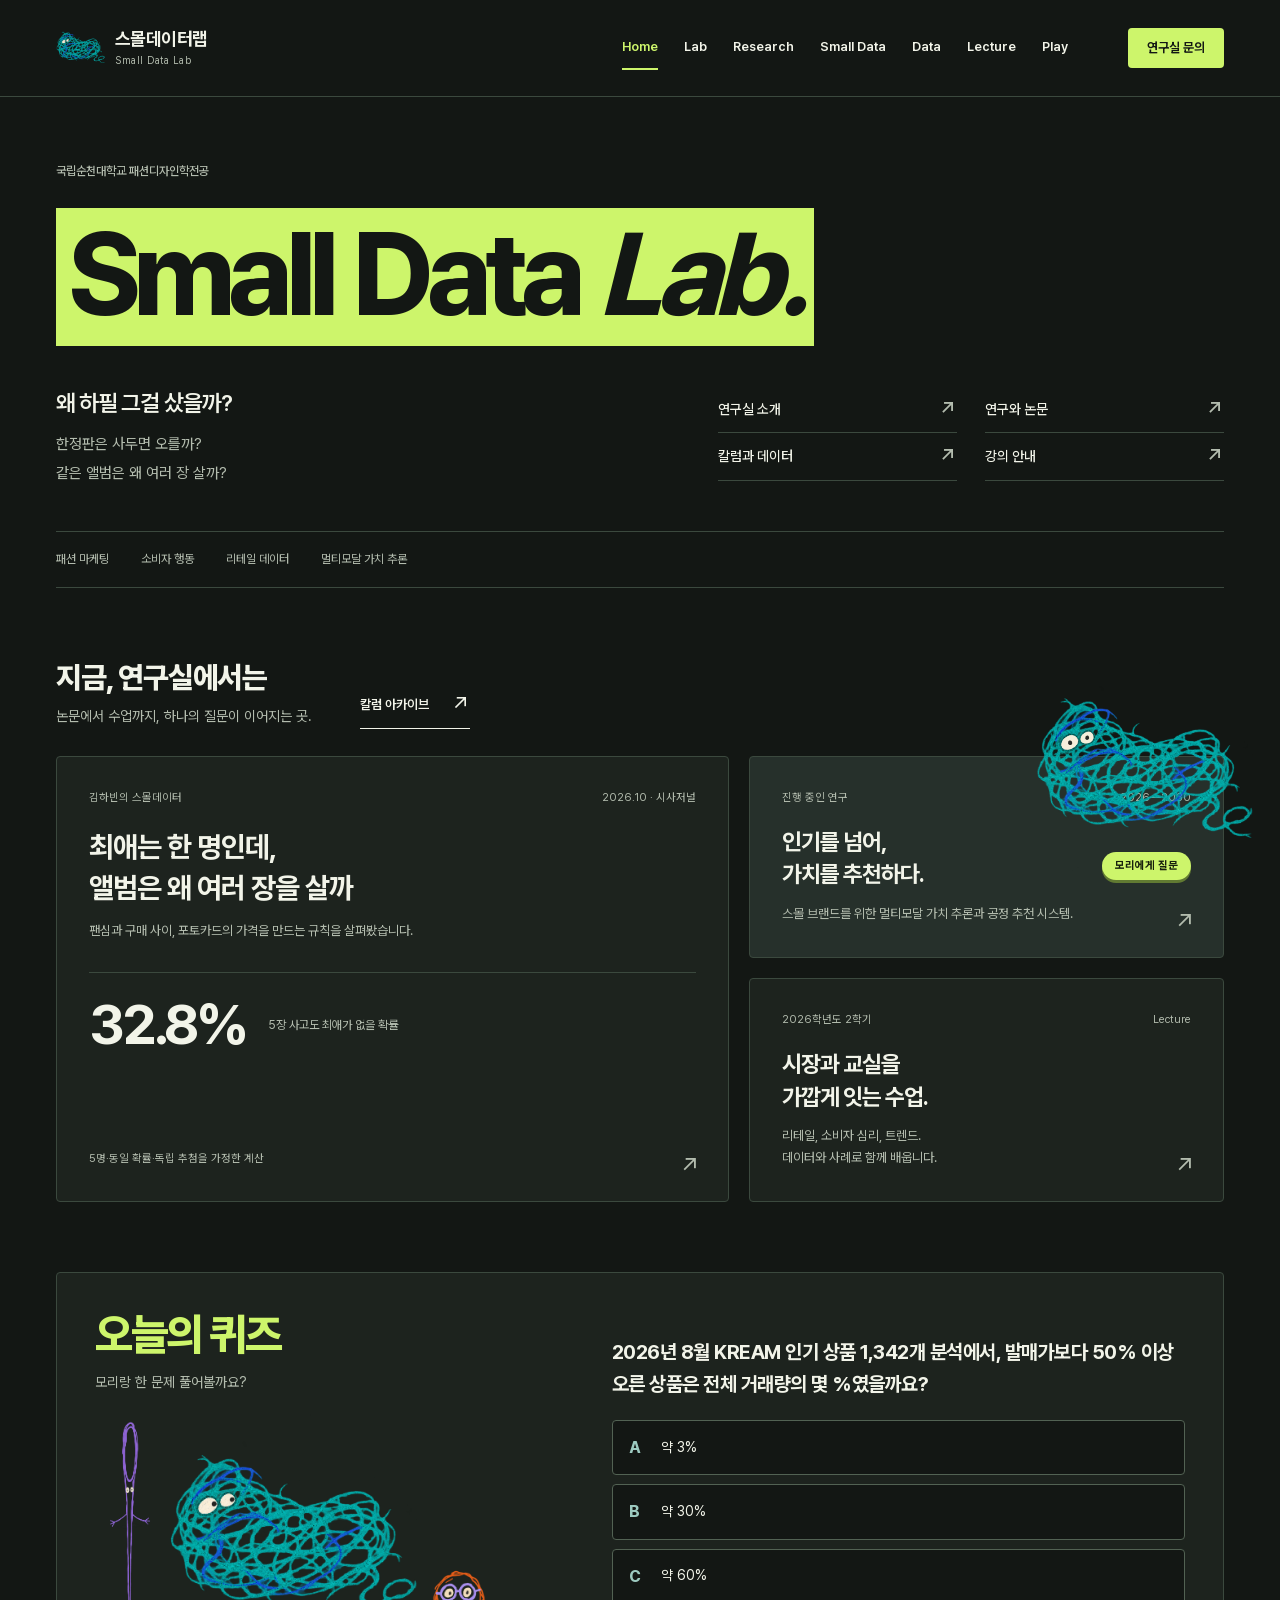
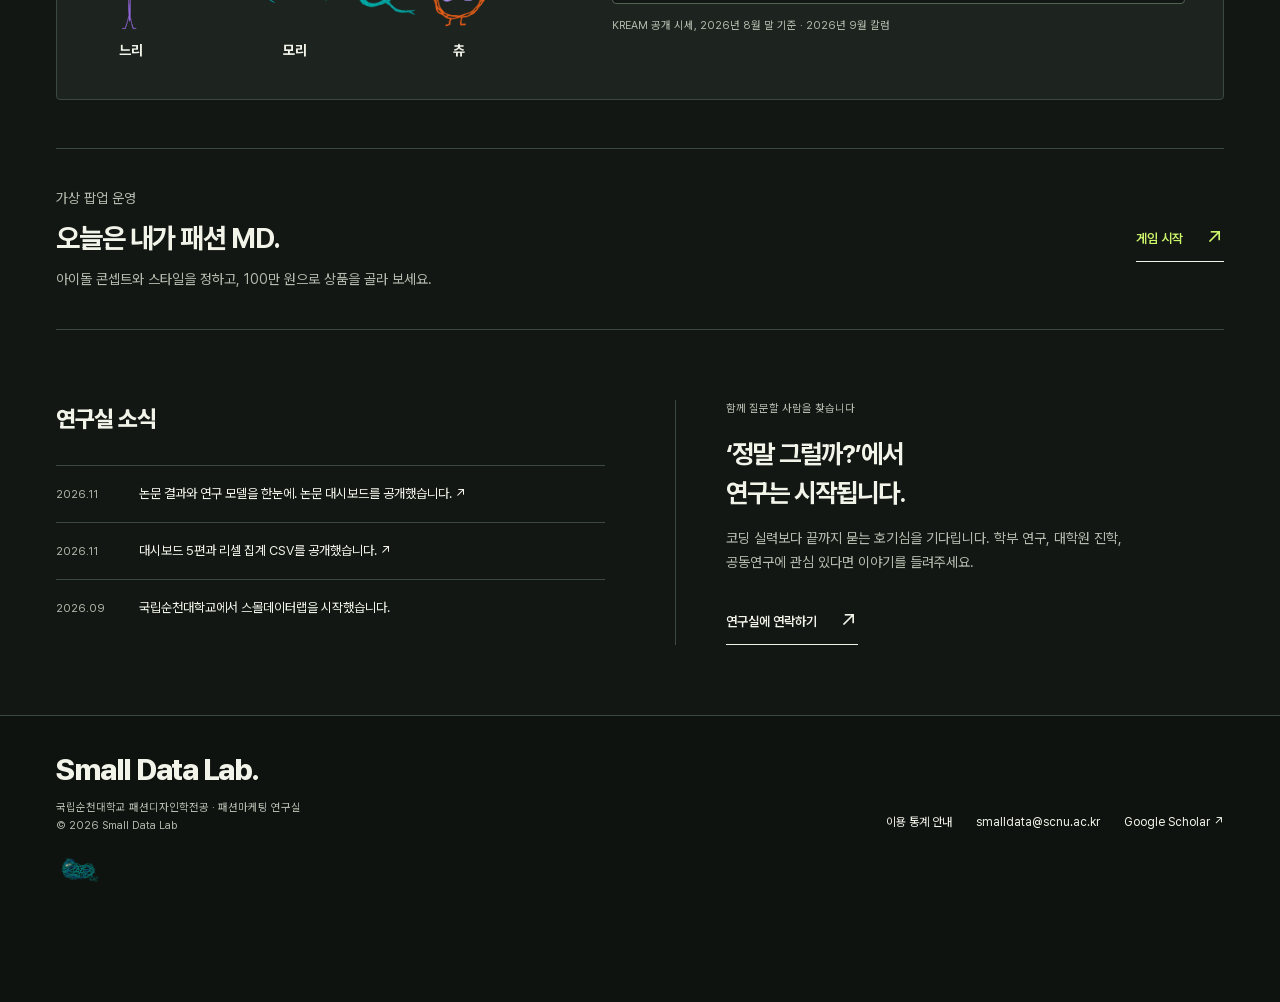
==== commit 9bff8c40: "Ensure hidden character artwork is ready before opening" ====
--- a/index.html
+++ b/index.html
@@ -27,6 +27,6 @@
 <footer class="site-foot"><div class="wrap footer-grid"><div><a class="footer-name" href="index.html">Small Data Lab.</a><p>국립순천대학교 패션디자인학전공 · 패션마케팅 연구실<br>© 2026 Small Data Lab</p></div><div class="footer-links"><a href="privacy.html">이용 통계 안내</a><a href="mailto:smalldata@scnu.ac.kr">smalldata@scnu.ac.kr</a><a href="https://scholar.google.com/citations?user=xRjwgz4AAAAJ&amp;hl=ko&amp;oi=ao" target="_blank" rel="noopener noreferrer">Google Scholar ↗</a></div></div></footer>
 <script src="site.js" defer></script>
 <script src="chatbot.js?v=20261121-friends"></script>
-<script src="friends.js?v=20261121-friends" defer></script>
+<script src="friends.js?v=20261121-friends2" defer></script>
 </body>
 </html>
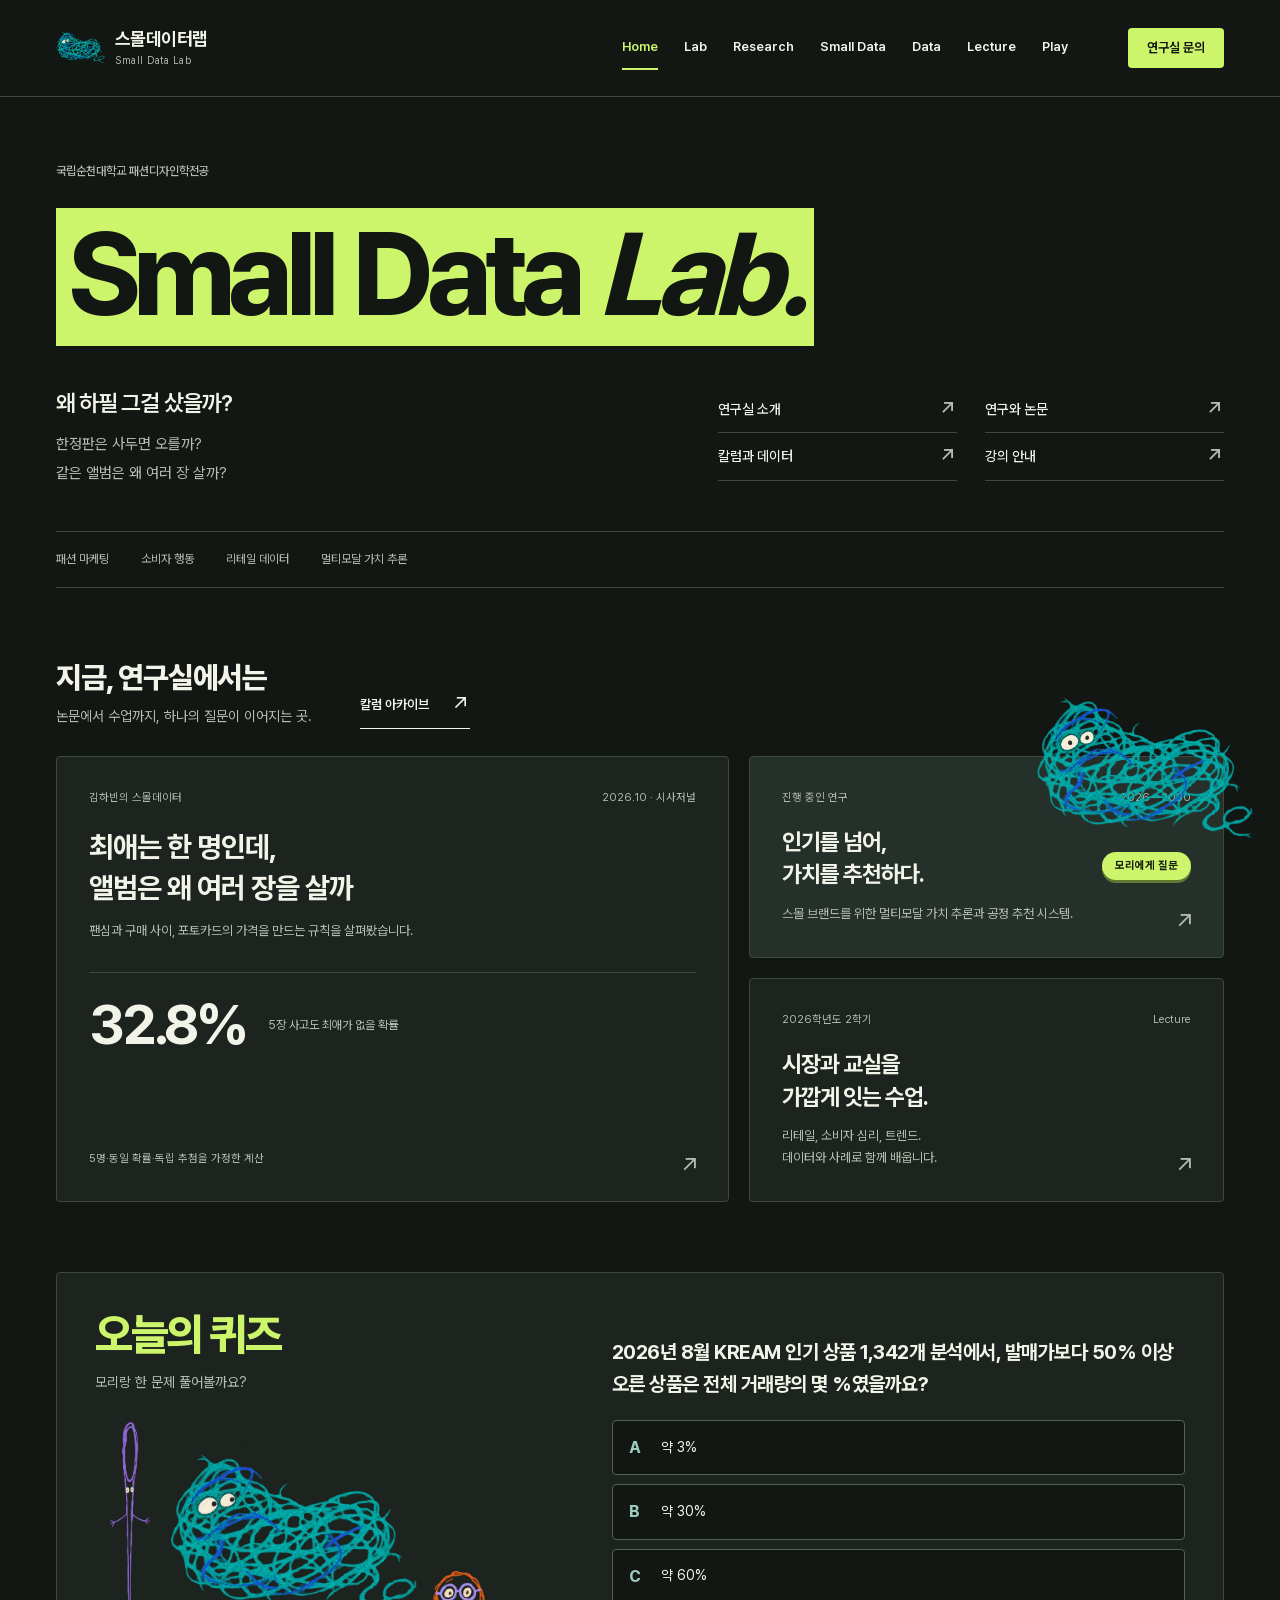
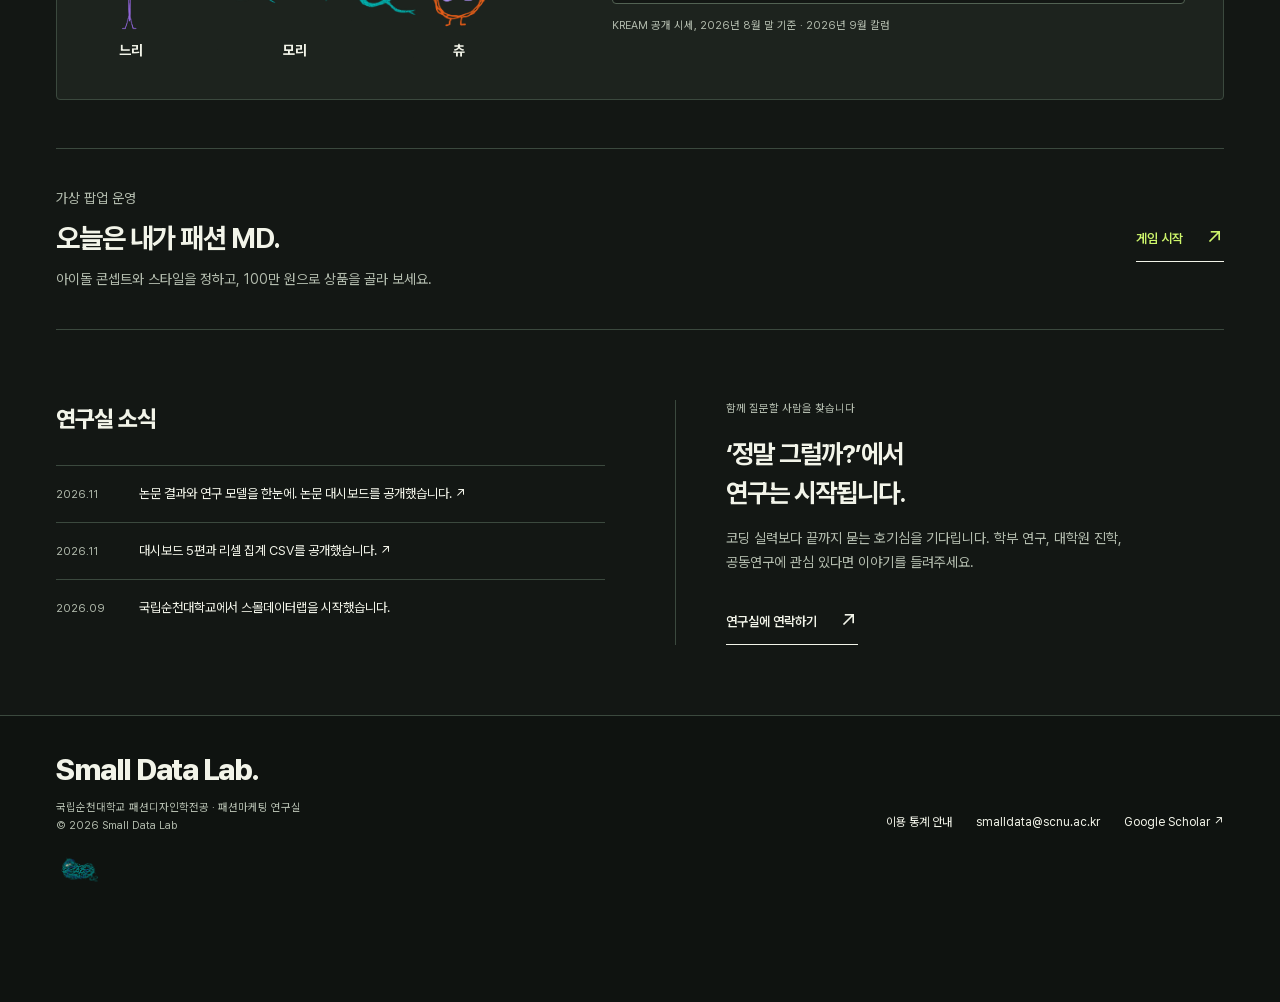
==== commit 168e2868: "Animate Mori and friends and bring the original cast into the MD game" ====
--- a/index.html
+++ b/index.html
@@ -27,6 +27,7 @@
 <footer class="site-foot"><div class="wrap footer-grid"><div><a class="footer-name" href="index.html">Small Data Lab.</a><p>국립순천대학교 패션디자인학전공 · 패션마케팅 연구실<br>© 2026 Small Data Lab</p></div><div class="footer-links"><a href="privacy.html">이용 통계 안내</a><a href="mailto:smalldata@scnu.ac.kr">smalldata@scnu.ac.kr</a><a href="https://scholar.google.com/citations?user=xRjwgz4AAAAJ&amp;hl=ko&amp;oi=ao" target="_blank" rel="noopener noreferrer">Google Scholar ↗</a></div></div></footer>
 <script src="site.js" defer></script>
 <script src="chatbot.js?v=20261121-friends"></script>
-<script src="friends.js?v=20261121-friends2" defer></script>
+<script src="characters.js?v=20261122-motion" defer></script>
+<script src="friends.js?v=20261122-motion" defer></script>
 </body>
 </html>
